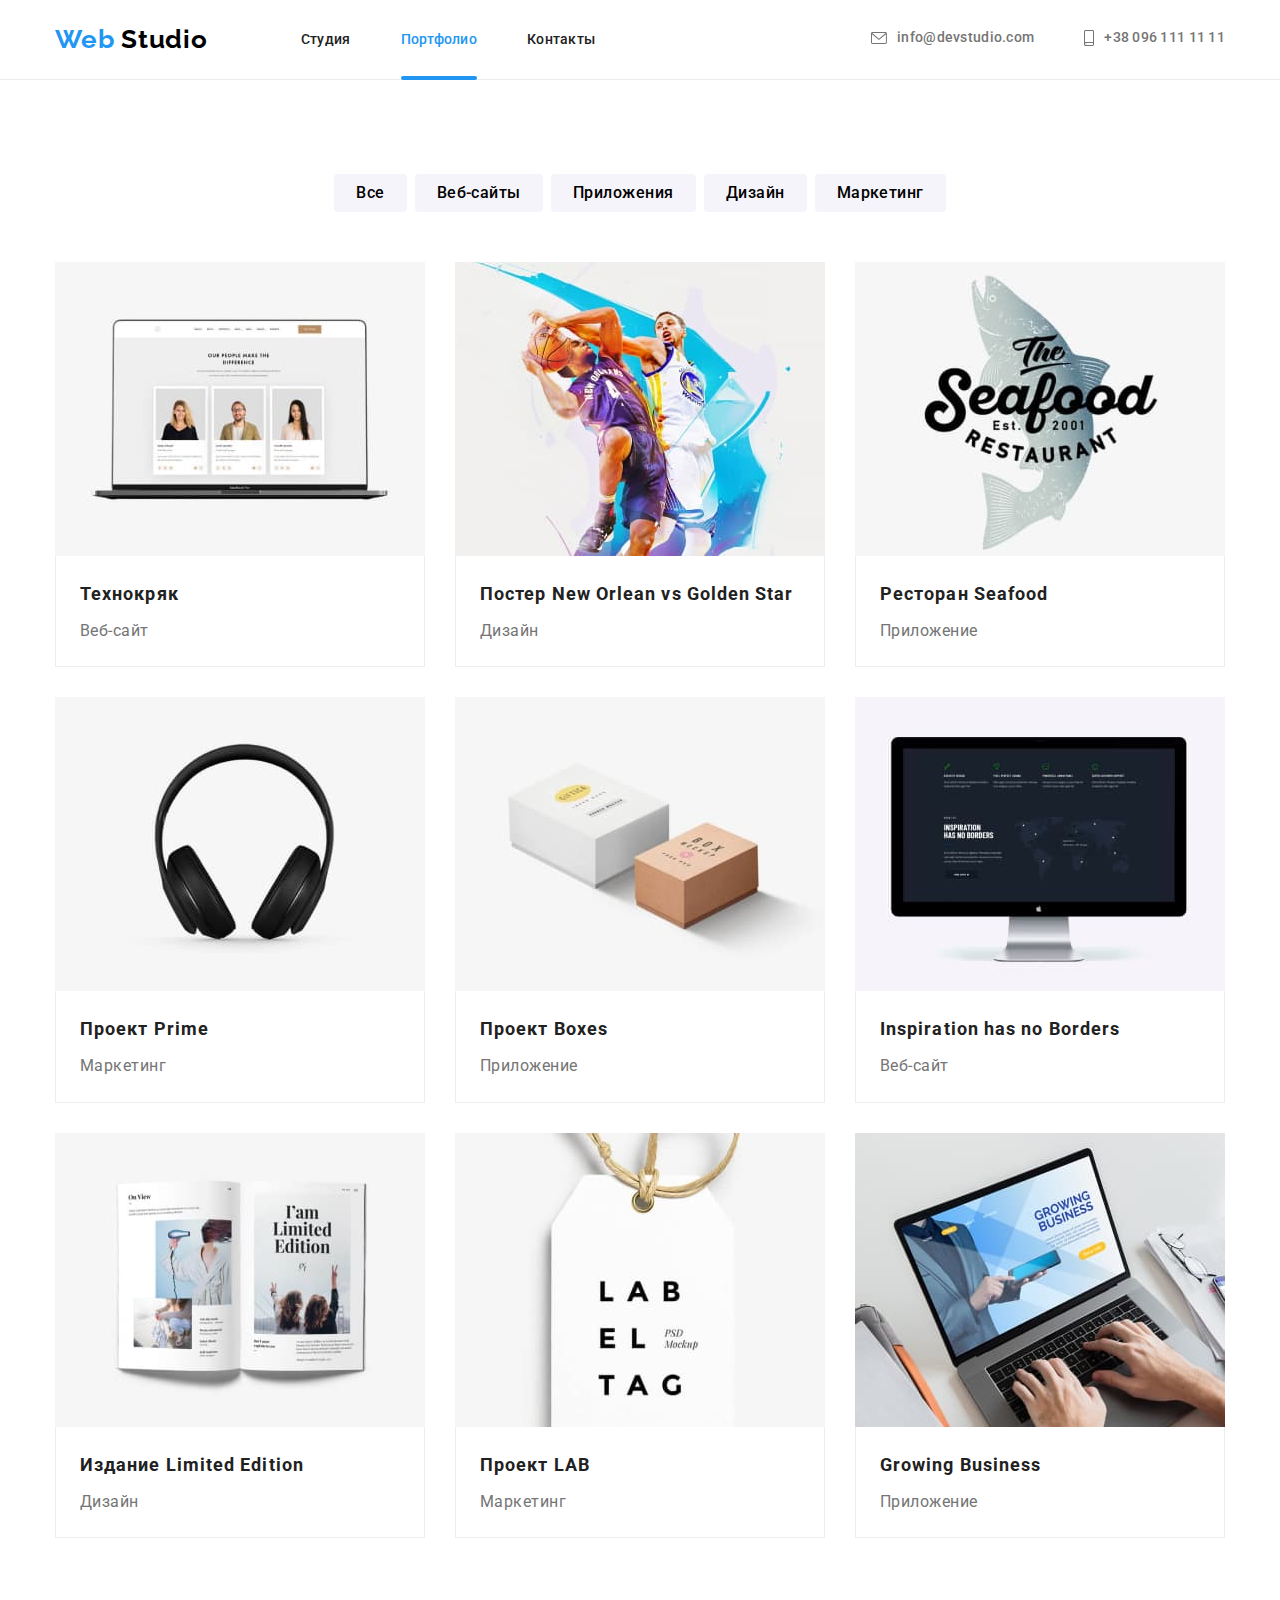
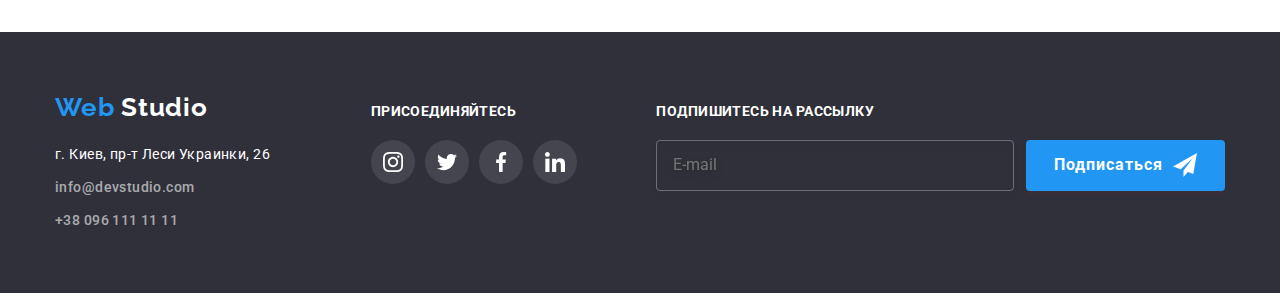
==== portfolio.html @ 14350684 "create hw-07 with BEM" ====
<!DOCTYPE html>
<html lang="ru">
  <head>
    <meta charset="UTF-8" />
    <meta http-equiv="X-UA-Compatible" content="IE=edge" />
    <meta name="viewport" content="width=device-width, initial-scale=1.0" />
    <title>Студия</title>
    <link rel="preconnect" href="https://fonts.googleapis.com" />
    <link rel="preconnect" href="https://fonts.gstatic.com" crossorigin />
    <link
      href="https://fonts.googleapis.com/css2?family=Oleo+Script&family=Raleway:wght@700&family=Roboto:wght@400;500;700;900&display=swap"
      rel="stylesheet"
    />
    <link
      rel="stylesheet"
      href="https://cdnjs.cloudflare.com/ajax/libs/modern-normalize/1.1.0/modern-normalize.css"
    />
    <link rel="stylesheet" href="./css/style.css" />
  </head>

  <body>
    <!--Хедер-->
    <header class="header">
      <div class="container header-content">
        <a class="logo link" href="./index.html">
          <span class="logo__web-color">Web</span>
          <span class="logo__studio-color">Studio</span>
        </a>
        <!--Навигация-->
        <nav>
          <ul class="nav__list list">
            <li class="nav__item">
              <a class="nav__link link" href="./index.html">Студия</a>
            </li>
            <li class="nav__item">
              <a class="nav__link link current" href="./portfolio.html">Портфолио</a>
            </li>
            <li class="nav__item">
              <a class="nav__link link" href="#footer">Контакты</a>
            </li>
          </ul>
        </nav>
        <ul class="contacts__list list">
          <li class="contacts__item">
            <a class="contacts__link header-email link" href="mailto:info@devstudio.com">
              <svg class="contacts__icon envelope-icon">
                <use href="./images/icons.svg#icon-envelope"></use>
              </svg>
              info@devstudio.com
            </a>
          </li>
          <li class="contacts__item">
            <a class="contacts__link header-phone link" href="tel:+380961111111">
              <svg class="contacts__icon smartphone-icon">
                <use href="./images/icons.svg#icon-smartphone"></use>
              </svg>
              +38 096 111 11 11
            </a>
          </li>
        </ul>
      </div>
    </header>

    <main>
      <!--секция портфолио-->
      <section class="section portfolio">
        <div class="container">
          <!--заглавие секции будет скрыто в дальнейшем-->
          <h1 class="visually-hidden">Портфолио</h1>
          <!--фильтры-->
          <ul class="filter__list list">
            <li class="filter__item">
              <button class="secondary-button btn" type="button">Все</button>
            </li>
            <li class="filter__item">
              <button class="secondary-button btn" type="button">Веб-сайты</button>
            </li>
            <li class="filter__item">
              <button class="secondary-button btn" type="button">Приложения</button>
            </li>
            <li class="filter__item">
              <button class="secondary-button btn" type="button">Дизайн</button>
            </li>
            <li class="filter__item">
              <button class="secondary-button btn" type="button">Маркетинг</button>
            </li>
          </ul>
          <!--проекты-->
          <ul class="projects__list list">
            <li class="projects__item">
              <div class="projects__thumbs">
                <img
                  class="projects__image"
                  src="./images/portfolio-1.jpg"
                  alt="Проект 1"
                  width="370"
                />
                <div class="projects__explain">
                  <p class="projects__explain-text">
                    Технокряк это современная площадка распространения коронавируса. Компании
                    используют эту платформу для цифрового шпионажа и атак на защищённые сервера
                    конкурентов.
                  </p>
                </div>
              </div>
              <div class="projects__description-field">
                <h2 class="projects__title">Технокряк</h2>
                <p class="projects__description">Веб-сайт</p>
              </div>
            </li>
            <li class="projects__item">
              <div class="projects__thumbs">
                <img
                  class="projects__image"
                  src="./images/portfolio-2.jpg"
                  alt="Проект 2"
                  width="370"
                />
                <div class="projects__explain">
                  <p class="projects__explain-text">Lorem ipsum dolor sit amet.</p>
                </div>
              </div>
              <div class="projects__description-field">
                <h2 class="projects__title">Постер New Orlean vs Golden Star</h2>
                <p class="projects__description">Дизайн</p>
              </div>
            </li>
            <li class="projects__item">
              <div class="projects__thumbs">
                <img
                  class="projects__image"
                  src="./images/portfolio-3.jpg"
                  alt="Проект 2"
                  width="370"
                />
                <div class="projects__explain">
                  <p class="projects__explain-text">
                    Lorem ipsum dolor sit amet consectetur adipisicing elit. Minima, obcaecati!
                  </p>
                </div>
              </div>
              <div class="projects__description-field">
                <h2 class="projects__title">Ресторан Seafood</h2>
                <p class="projects__description">Приложение</p>
              </div>
            </li>
            <li class="projects__item">
              <div class="projects__thumbs">
                <img
                  class="projects__image"
                  src="./images/portfolio-4.jpg"
                  alt="Проект 2"
                  width="370"
                />
                <div class="projects__explain">
                  <p class="projects__explain-text">
                    Lorem ipsum dolor sit amet consectetur adipisicing elit. Officiis ducimus vel,
                    soluta neque a nihil inventore accusantium assumenda officia fugit!
                  </p>
                </div>
              </div>
              <div class="projects__description-field">
                <h2 class="projects__title">Проект Prime</h2>
                <p class="projects__description">Маркетинг</p>
              </div>
            </li>
            <li class="projects__item">
              <div class="projects__thumbs">
                <img
                  class="projects__image"
                  src="./images/portfolio-5.jpg"
                  alt="Проект 2"
                  width="370"
                />
                <div class="projects__explain">
                  <p class="projects__explain-text">
                    Lorem ipsum dolor sit amet, consectetur adipisicing elit. Quia inventore illum
                    ab enim beatae fuga repudiandae nostrum laboriosam obcaecati vero.
                  </p>
                </div>
              </div>
              <div class="projects__description-field">
                <h2 class="projects__title">Проект Boxes</h2>
                <p class="projects__description">Приложение</p>
              </div>
            </li>
            <li class="projects__item">
              <div class="projects__thumbs">
                <img
                  class="projects__image"
                  src="./images/portfolio-6.jpg"
                  alt="Проект 2"
                  width="370"
                />
                <div class="projects__explain">
                  <p class="projects__explain-text">
                    Lorem ipsum dolor sit amet consectetur adipisicing elit. Distinctio reiciendis
                    in sint libero provident molestiae ipsa praesentium! Esse eveniet qui sapiente
                    aliquid, facilis numquam placeat porro nesciunt quasi optio nemo.
                  </p>
                </div>
              </div>
              <div class="projects__description-field">
                <h2 class="projects__title">Inspiration has no Borders</h2>
                <p class="projects__description">Веб-сайт</p>
              </div>
            </li>
            <li class="projects__item">
              <div class="projects__thumbs">
                <img
                  class="projects__image"
                  src="./images/portfolio-7.jpg"
                  alt="Проект 2"
                  width="370"
                />
                <div class="projects__explain">
                  <p class="projects__explain-text">
                    Lorem ipsum dolor sit amet consectetur adipisicing elit. Fugiat accusantium
                    necessitatibus velit? Harum quibusdam, sit saepe qui soluta itaque sint quam sed
                    vel incidunt nisi placeat iste, alias recusandae commodi!
                  </p>
                </div>
              </div>
              <div class="projects__description-field">
                <h2 class="projects__title">Издание Limited Edition</h2>
                <p class="projects__description">Дизайн</p>
              </div>
            </li>
            <li class="projects__item">
              <div class="projects__thumbs">
                <img
                  class="projects__image"
                  src="./images/portfolio-8.jpg"
                  alt="Проект 2"
                  width="370"
                />
                <div class="projects__explain">
                  <p class="projects__explain-text">
                    Lorem, ipsum dolor sit amet consectetur adipisicing elit. Iste soluta
                    perspiciatis voluptates maiores quam ex facilis distinctio recusandae,
                    cupiditate hic.
                  </p>
                </div>
              </div>
              <div class="projects__description-field">
                <h2 class="projects__title">Проект LAB</h2>
                <p class="projects__description">Маркетинг</p>
              </div>
            </li>
            <li class="projects__item">
              <div class="projects__thumbs">
                <img
                  class="projects__image"
                  src="./images/portfolio-9.jpg"
                  alt="Проект 2"
                  width="370"
                />
                <div class="projects__explain">
                  <p class="projects__explain-text">
                    Lorem ipsum dolor sit amet consectetur, adipisicing elit. Sapiente soluta nihil
                    illum officiis libero, tempora eveniet in natus harum quis?
                  </p>
                </div>
              </div>
              <div class="projects__description-field">
                <h2 class="projects__title">Growing Business</h2>
                <p class="projects__description">Приложение</p>
              </div>
            </li>
          </ul>
        </div>
      </section>
    </main>
    <footer id="footer">
      <div class="container footer-container">
        <div class="address-footer">
          <a class="logo footer-logo link" href="./index.html">
            <span class="logo__web-color">Web</span>
            <span class="logo__footer-color">Studio</span>
          </a>
          <address class="address">
            <ul class="address__list list">
              <li class="address__item">
                <a
                  class="address__link link"
                  href="https://www.google.com.ua/maps/place/%D0%B1%D1%83%D0%BB%D1%8C%D0%B2%D0%B0%D1%80+%D0%9B%D0%B5%D1%81%D1%96+%D0%A3%D0%BA%D1%80%D0%B0%D1%97%D0%BD%D0%BA%D0%B8,+26,+%D0%9A%D0%B8%D1%97%D0%B2,+02000/@50.4265841,30.5361971,17z/data=!4m13!1m7!3m6!1s0x40d4cf0e033ecbe9:0x57a4dffefec77da0!2z0LHRg9C70YzQstCw0YAg0JvQtdGB0ZYg0KPQutGA0LDRl9C90LrQuCwgMjYsINCa0LjRl9CyLCAwMjAwMA!3b1!8m2!3d50.4265807!4d30.5383858!3m4!1s0x40d4cf0e033ecbe9:0x57a4dffefec77da0!8m2!3d50.4265807!4d30.5383858"
                >
                  г. Киев, пр-т Леси Украинки, 26
                </a>
              </li>
              <li class="address__item">
                <a class="contacts__link footer-contacts-link link" href="mailto:info@devstudio.com">
                  info@devstudio.com
                </a>
              </li>
              <li class="address__item">
                <a class="contacts__link footer-contacts-link link" href="tel:+380961111111"
                  >+38 096 111 11 11</a
                >
              </li>
            </ul>
          </address>
        </div>
        <div class="social-footer">
          <h2 class="social-footer__title">Присоединяйтесь</h2>
          <ul class="social__list social-list-footer">
            <li class="social__item">
              <a class="social__link social__link-footer link" href="/">
                <svg class="social__icon social__icon-footer">
                  <use href="./images/icons.svg#icon-instagram"></use>
                </svg>
              </a>
            </li>
            <li class="social__item">
              <a class="social__link social__link-footer link" href="/">
                <svg class="social__icon social__icon-footer">
                  <use href="./images/icons.svg#icon-twitter"></use>
                </svg>
              </a>
            </li>
            <li class="social__item">
              <a class="social__link social__link-footer link" href="/">
                <svg class="social__icon social__icon-footer">
                  <use href="./images/icons.svg#icon-facebook"></use>
                </svg>
              </a>
            </li>
            <li class="social__item">
              <a class="social__link social__link-footer link" href="/">
                <svg class="social__icon social__icon-footer">
                  <use href="./images/icons.svg#icon-linkedin"></use>
                </svg>
              </a>
            </li>
          </ul>
        </div>
        <div class="subscription">
          <h2 class="subscription__title">Подпишитесь на рассылку</h2>
          <form class="subscription__form" action="#">
            <label class="subscription__label">
              <input
                type="email"
                name="footer-email"
                class="subscription__input"
                placeholder="E-mail"
                required
              />
            </label>
            <button type="submit" class="primary-button footer-submit-btn">
              Подписаться
              <svg class="send-icon">
                <use href="./images/icons.svg#send-icon"></use>
              </svg>
            </button>
          </form>
        </div>
      </div>
    </footer>
  </body>
</html>
---- css/style.css ----
:root {
  --main-text-color: #212121;
  --secondary-page-color: #ffffff;
  --third-text-color: #757575;
  --main-brand-color: #2196f3;
  --secondary-brand-color: #afb1b8;
  --main-background-color: #2f303a;
  --secondary-background-color: #f5f4fa;
  --logo-darck-color: #000000;
  --header-border-bottom: #ececec;
  --footer-link-color: rgba(255, 255, 255, 0.6);
  --footer-social-color: rgba(255, 255, 255, 0.1);
  --portfolio-border-color: #eeeeee;
  --primary-button-hover: #2196f3cc;
}

body {
  font-family: Roboto, sans-serif;
  color: var(--main-text-color);
  margin: 0;
}

button {
  border-width: 0;
}

h1,
h2,
h3,
h4,
h5,
h6 {
  margin: 0;
}

ul {
  list-style-type: none;
  margin: 0;
  padding: 0;
}

p {
  margin: 0;
}

img {
  display: block;
  max-width: 100%;
  height: auto;
}

.container {
  width: 1200px;
  margin: 0 auto;
  padding: 0 15px;
}

.link {
  text-decoration: none;
}

.btn {
  cursor: pointer;
}

.address {
  font-style: normal;
}

.section {
  padding: 94px 0;
}

/*Главная страница*/

/* Хедер */
.header {
  border-bottom: 1px solid var(--header-border-bottom);
}

.header-content {
  display: flex;
  align-items: center;
}

/*Логотип*/
.logo {
  font-family: Raleway;
  font-weight: 700;
  font-size: 26px;
  line-height: 1.2;
  letter-spacing: 0.03em;
  margin-right: 93px;
}

.logo__web-color {
  color: var(--main-brand-color);
}

.logo__studio-color {
  color: var(--logo-darck-color);
}

.logo__footer-color {
  color: var(--secondary-page-color);
}

/*Навигация*/
.nav__list {
  display: flex;
}

.nav__item:not(:last-child) {
  margin-right: 50px;
}

.nav__link {
  display: block;
  padding: 32px 0;
  font-weight: 500;
  font-size: 14px;
  line-height: 1.1;
  letter-spacing: 0.02em;
  color: var(--main-text-color);
  transition-property: color;
  transition-duration: 250ms;
  transition-timing-function: cubic-bezier(0.4, 0, 0.2, 1);
}

.nav__link:hover,
.nav__link:focus {
  color: var(--main-brand-color);
}

.current {
  position: relative;
  color: var(--main-brand-color);
}

.current::after {
  content: '';
  position: absolute;
  width: 100%;
  height: 4px;
  left: 0;
  bottom: -1px;
  background-color: var(--main-brand-color);
  border-radius: 2px;
}

.contacts__list {
  display: flex;
  margin-left: auto;
}

.contacts__item:not(:last-child) {
  margin-right: 50px;
}

.contacts__link {
  display: inline-flex;
  align-items: center;
  font-weight: 500;
  font-size: 14px;
  line-height: 1.1;
  letter-spacing: 0.02em;
  color: var(--third-text-color);
  transition-property: color;
  transition-duration: 250ms;
  transition-timing-function: cubic-bezier(0.4, 0, 0.2, 1);
}

.contacts__link:hover,
.contacts__link:focus {
  color: var(--main-brand-color);
}

.contacts__icon {
  fill: currentColor;
  margin-right: 10px;
}

.envelope-icon {
  width: 16px;
  height: 12px;
}

.smartphone-icon {
  width: 10px;
  height: 16px;
}

/*Герой*/
.hero {
  padding: 200px 0;
  max-width: 1600px;
  margin: 0 auto;
  background-image: linear-gradient(to right, rgba(47, 48, 58, 0.4), rgba(47, 48, 58, 0.4)),
    url(../images/hero-bg-image.jpg);
  background-repeat: no-repeat;
  background-position: center;
  background-size: cover;
}

.hero__title {
  max-width: 700px;
  font-weight: 900;
  font-size: 44px;
  line-height: 1.4;
  text-align: center;
  letter-spacing: 0.06em;
  text-transform: uppercase;
  color: var(--secondary-page-color);
  margin-left: auto;
  margin-right: auto;
  margin-bottom: 30px;
}

.primary-button {
  display: block;
  margin: 0 auto;
  padding: 10px 36px;
  background-color: var(--main-brand-color);
  box-shadow: 0px 4px 4px rgba(126, 50, 50, 0.15);
  border-radius: 4px;
  font-weight: 700;
  font-size: 16px;
  line-height: 1.9;
  letter-spacing: 0.06em;
  color: var(--secondary-page-color);
  transition-property: color, background-color;
  transition-duration: 250ms;
  transition-timing-function: cubic-bezier(0.4, 0, 0.2, 1);
}

.primary-button:hover,
.primary-button:focus {
  background-color: var(--primary-button-hover);
}

/*Особенности*/
.visually-hidden {
  position: absolute;
  width: 1px;
  height: 1px;
  margin: -1px;
  padding: 0;
  border: 0;
  white-space: nowrap;
  clip-path: inset(100%);
  clip: rect(0 0 0 0);
  overflow: hidden;
}

.features {
  padding-bottom: 0;
}

.features__list {
  display: flex;
}

.features__item {
  width: 270px;
  display: inline-block;
}

.features__icon-field {
  display: flex;
  padding: 25px 0;
  background-color: var(--secondary-background-color);
  justify-content: center;
  margin-bottom: 30px;
  border-radius: 4px;
}

.features__icon {
  width: 70px;
  height: 70px;
}

.features__item:not(:last-child) {
  margin-right: 30px;
}

.features__item-title {
  margin-bottom: 10px;
  font-weight: 700;
  font-size: 14px;
  line-height: 1.1;
  letter-spacing: 0.03em;
  text-transform: uppercase;
}

.features__item-text {
  font-size: 14px;
  line-height: 24px;
  letter-spacing: 0.03em;
  color: var(--third-text-color);
}

/*Чем мы занимаемся*/
.pre-title {
  margin-bottom: 50px;
  font-weight: 700;
  font-size: 36px;
  line-height: 1.16;
  letter-spacing: 0.03em;
  text-align: center;
}

.directions__list {
  display: flex;
}

.directions__thumb {
  position: relative;
}

.directions__item:not(:last-child) {
  margin-right: 30px;
}

.directon__explain {
  position: absolute;
  bottom: 0;
  background-color: rgba(47, 48, 58, 0.8);
  width: 100%;
  padding: 27px 0;
}

.directon__explain-text {
  font-weight: bold;
  font-size: 14px;
  line-height: 1.14;
  text-align: center;
  letter-spacing: 0.03em;
  text-transform: uppercase;
  color: var(--secondary-page-color);
}

/*Наша команда*/
.team {
  background-color: var(--secondary-background-color);
}

.team__list {
  display: flex;
}

.team__item {
  background: var(--secondary-page-color);
  box-shadow: 0px 1px 3px rgba(0, 0, 0, 0.12), 0px 1px 1px rgba(0, 0, 0, 0.14),
    0px 2px 1px rgba(0, 0, 0, 0.2);
  border-radius: 0px 0px 4px 4px;
}

.team__item:not(:last-child) {
  margin-right: 30px;
}

.team__description {
  text-align: center;
  padding: 30px 0;
}

.team__member {
  font-weight: 500;
  font-size: 16px;
  line-height: 1.2;
  letter-spacing: 0.03em;
  margin-bottom: 10px;
}

.team__position {
  font-size: 16px;
  line-height: 1.2;
  letter-spacing: 0.03em;
  color: var(--third-text-color);
  margin-bottom: 16px;
}

.social__list {
  display: flex;
  padding: 0 32px;
}

.social__item {
  width: 44px;
  height: 44px;
}

.social__item:not(:last-child) {
  margin-right: 10px;
}

.social__link {
  display: flex;
  width: 100%;
  height: 100%;
  border-radius: 50%;
  align-items: center;
  justify-content: center;
  color: var(--secondary-brand-color);
  background-color: var(--secondary-page-color);
  transition-property: color, background-color;
  transition-duration: 250ms;
  transition-timing-function: cubic-bezier(0.4, 0, 0.2, 1);
}

.social__link:hover,
.social__link:focus {
  background-color: var(--main-brand-color);
  color: var(--secondary-page-color);
}

.social__icon {
  width: 20px;
  height: 20px;
  fill: currentColor;
}

/*Наши клиенты*/

.clients__list {
  display: flex;
}

.clients__item:not(:last-child) {
  margin-right: 30px;
}

.clients__link {
  display: flex;
  align-items: center;
  justify-content: center;
  width: 170px;
  height: 92px;
  border: 1px solid var(--secondary-brand-color);
  border-radius: 4px;
  color: var(--secondary-brand-color);
  transition-property: color, border;
  transition-duration: 250ms;
  transition-timing-function: cubic-bezier(0.4, 0, 0.2, 1);
}

.clients__link:hover,
.clients__link:focus {
  border: 1px solid var(--main-brand-color);
  color: var(--main-brand-color);
}

.clients__icon {
  width: 106px;
  height: 60px;
  fill: currentColor;
}

/*Подвал*/
footer {
  background-color: var(--main-background-color);
  padding: 60px 0;
}

.footer-container {
  display: flex;
  align-items: baseline;
}

.address-footer {
  margin-right: 70px;
}

.footer-logo {
  display: block;
  margin-bottom: 20px;
}

.address__item {
  margin-bottom: 9px;
}

.address__item:last-child {
  margin-bottom: 0;
}

.address__link {
  display: block;
  font-size: 14px;
  line-height: 1.7;
  letter-spacing: 0.03em;
  color: var(--secondary-page-color);
}

.footer-contacts-link {
  display: block;
  letter-spacing: 0.03em;
  color: var(--footer-link-color);
  line-height: 1.7;
}

.social-footer__title,
.subscription__title {
  font-weight: bold;
  font-size: 14px;
  line-height: 1.14;
  letter-spacing: 0.03em;
  text-transform: uppercase;
  color: var(--secondary-page-color);
  margin-bottom: 20px;
}

.social-list-footer {
  padding: 0;
}

.social__link-footer {
  background-color: var(--footer-social-color);
}

.social__icon-footer {
  fill: var(--secondary-page-color);
}

.subscription {
  margin-left: auto;
}

.subscription__form {
  display: flex;
}

.subscription__input {
  width: 358px;
  min-height: 50px;
  padding: 15px 16px;
  margin-right: 12px;
  outline: none;
  color: var(--secondary-page-color);
  background-color: transparent;
  border: 1px solid rgba(255, 255, 255, 0.3);
  box-sizing: border-box;
  filter: drop-shadow(0px 4px 4px rgba(0, 0, 0, 0.15));
  border-radius: 4px;
  transition-property: border;
  transition-duration: 250ms;
  transition-timing-function: cubic-bezier(0.4, 0, 0.2, 1);
}

.subscription__input:focus {
  border: 1px solid var(--main-brand-color);
}

.footer-submit-btn {
  display: flex;
  justify-content: center;
  align-items: center;
  margin: 0;
  padding: 10px 28px;
}

.send-icon {
  width: 24px;
  height: 24px;
  margin-left: 10px;
  fill: var(--secondary-page-color);
}

/*Страница портфолио*/

/*Фильтры*/
.filter__list {
  display: flex;
  justify-content: center;
  margin-bottom: 50px;
}

.filter__item:not(:last-child) {
  margin-right: 8px;
}

.secondary-button {
  padding: 6px 22px;
  background-color: var(--secondary-background-color);
  border: none;
  border-radius: 4px;
  font-family: inherit;
  font-weight: 500;
  font-size: 16px;
  line-height: 1.6;
  text-align: center;
  letter-spacing: 0.03em;
  transition-property: color, box-shadow, background-color;
  transition-duration: 250ms;
  transition-timing-function: cubic-bezier(0.4, 0, 0.2, 1);
}

.secondary-button:hover,
.secondary-button:focus {
  background: var(--main-brand-color);
  color: var(--secondary-page-color);
  box-shadow: 0px 3px 1px rgba(0, 0, 0, 0.1), 0px 1px 2px rgba(0, 0, 0, 0.08),
    0px 2px 2px rgba(0, 0, 0, 0.12);
}

/*Проекты*/
.projects__list {
  display: flex;
  flex-wrap: wrap;
}

.projects__item {
  cursor: pointer;
  transition-property: box-shadow;
  transition-duration: 250ms;
  transition-timing-function: cubic-bezier(0.4, 0, 0.2, 1);
}

.projects__item:not(:nth-child(3n)) {
  margin-right: 30px;
}

.projects__item:not(:nth-last-child(-n + 3)) {
  margin-bottom: 30px;
}

.projects__item:hover {
  box-shadow: 0px 1px 1px rgba(0, 0, 0, 0.12), 0px 4px 4px rgba(0, 0, 0, 0.06),
    1px 4px 6px rgba(0, 0, 0, 0.16);
}

.projects__thumbs {
  position: relative;
  overflow: hidden;
}

.projects__explain {
  display: flex;
  position: absolute;
  top: 0;
  width: 100%;
  height: 100%;
  background-color: rgba(33, 150, 243, 0.9);
  padding: 0 24px;
  align-items: center;
  transition-property: transform, opasity;
  transition-duration: 250ms;
  transition-timing-function: cubic-bezier(0.4, 0, 0.2, 1);
  transform: translateY(100%);
}

.projects__explain-text {
  font-size: 18px;
  line-height: 1.55;
  letter-spacing: 0.03em;
  color: var(--secondary-page-color);
}

.projects__item:hover .projects__explain {
  transform: translateY(0);
}

.projects__description-field {
  padding: 20px 24px;
  border-left: 1px solid var(--portfolio-border-color);
  border-right: 1px solid var(--portfolio-border-color);
  border-bottom: 1px solid var(--portfolio-border-color);
}

.projects__image {
  display: block;
}

.projects__title {
  font-weight: 700;
  font-size: 18px;
  line-height: 2;
  letter-spacing: 0.06em;
  margin-bottom: 4px;
}

.projects__description {
  font-size: 16px;
  line-height: 1.9;
  letter-spacing: 0.03em;
  color: var(--third-text-color);
}

/*Модальное окно*/
.backdrop {
  position: fixed;
  top: 0;
  left: 0;
  width: 100%;
  height: 100%;
  background-color: rgba(0, 0, 0, 0.2);
  opacity: 1;
  transition-property: opacity visibility;
  transition-duration: 400ms;
  transition-timing-function: cubic-bezier(0.4, 0, 0.2, 1);
}

.backdrop.is-hidden {
  visibility: hidden;
  opacity: 0;
  pointer-events: none;
}

.backdrop.is-hidden .modal {
  transform: translate(-50%, -50%) scale(0.7);
}

.modal {
  position: absolute;
  max-width: 528px;
  top: 50%;
  left: 50%;
  transform: translate(-50%, -50%) scale(1);
  background: var(--secondary-page-color);
  box-shadow: 0px 1px 3px rgba(0, 0, 0, 0.12), 0px 1px 1px rgba(0, 0, 0, 0.14),
    0px 2px 1px rgba(0, 0, 0, 0.2);
  border-radius: 4px;
  transition-property: transform;
  transition-duration: 400ms;
  transition-timing-function: cubic-bezier(0.4, 0, 0.2, 1);
  padding: 40px;
}

.close__field {
  position: absolute;
  width: 30px;
  height: 30px;
  right: 8px;
  top: 8px;
  background: var(--secondary-page-color);
  border: 1px solid rgba(0, 0, 0, 0.1);
  border-radius: 50%;
  cursor: pointer;
  color: var(--main-brand-color);
  transition-property: fill;
  transition-duration: 250ms;
  transition-timing-function: cubic-bezier(0.4, 0, 0.2, 1);
}

.close__icon {
  position: absolute;
  width: 18px;
  height: 18px;
  top: 5px;
  right: 5px;
}

.close__field:hover {
  fill: currentColor;
}

.modal__title {
  font-weight: bold;
  font-size: 20px;
  line-height: 1.1;
  text-align: center;
  letter-spacing: 0.03em;
  color: var(--main-text-color);
  text-align: center;
  margin-bottom: 12px;
}

.form-field {
  margin-bottom: 10px;
}

.modal__label {
  display: flex;
  flex-direction: column;
  position: relative;
  font-size: 12px;
  line-height: 1.17;
  letter-spacing: 0.01em;
  color: var(--third-text-color);
}

.input-group-absolute {
  position: relative;
  margin-top: 4px;
}

.modal__input {
  width: 100%;
  padding: 12px 42px;
  border: 1px solid rgba(33, 33, 33, 0.2);
  outline: none;
  box-sizing: border-box;
  border-radius: 4px;
  transition-property: border;
  transition-duration: 250ms;
  transition-timing-function: cubic-bezier(0.4, 0, 0.2, 1);
}

.modal__input:focus-within + .modal__input-icon {
  fill: var(--main-brand-color);
}

.modal__input-icon {
  display: inline-block;
  position: absolute;
  width: 18px;
  height: 18px;
  left: 12px;
  bottom: 12px;
  fill: var(--main-text-color);
  transition-property: fill;
  transition-duration: 250ms;
  transition-timing-function: cubic-bezier(0.4, 0, 0.2, 1);
}

.modal__textarea-field {
  margin-bottom: 20px;
}

.modal__textarea {
  width: 100%;
  padding: 16px 12px;
  margin-top: 4px;
  border: 1px solid rgba(33, 33, 33, 0.2);
  outline: none;
  box-sizing: border-box;
  border-radius: 4px;
  resize: none;
  transition-property: border;
  transition-duration: 250ms;
  transition-timing-function: cubic-bezier(0.4, 0, 0.2, 1);
}

.modal__textarea::placeholder {
  font-size: 12px;
  line-height: 1.2;
  letter-spacing: 0.01em;
  color: rgba(117, 117, 117, 0.5);
}

.modal__input:focus,
.modal__textarea:focus {
  border: 1px solid var(--main-brand-color);
}

.modal__input:hover,
.modal__textarea:hover {
  cursor: pointer;
}

.modal__checkbox-field {
  margin-bottom: 30px;
}

.modal__checkbox-text {
  display: flex;
  justify-content: center;
  align-items: center;
  font-size: 14px;
  line-height: 1.7;
  letter-spacing: 0.03em;
  color: var(--third-text-color);
}

.modal__checkbox {
  position: absolute;
  appearance: none;
  -webkit-appearance: none;
  -moz-appearance: none;
}

.check-box {
  display: block;
  height: 16px;
  width: 16px;
  margin-right: 8px;
  border: 2px solid var(--main-text-color);
  border-radius: 2px;
  cursor: pointer;
  transition-property: border, background-color, background-image;
  transition-duration: 250ms;
  transition-timing-function: cubic-bezier(0.4, 0, 0.2, 1);
}

.modal__checkbox:focus + .check-box {
  border: 2px solid var(--main-brand-color);
}

.modal__checkbox:checked:focus + .check-box {
  background-color: var(--main-brand-color);
  background-image: url(../images/checkbox-on.svg);
  background-size: contain;
  background-origin: border-box;
  background-position: center;
}

.agreement {
  margin-left: 5px;
  text-decoration-line: underline;
  text-decoration-skip-ink: none;
  color: var(--main-brand-color);
}

.modal-button {
  padding: 10px 56px;
}
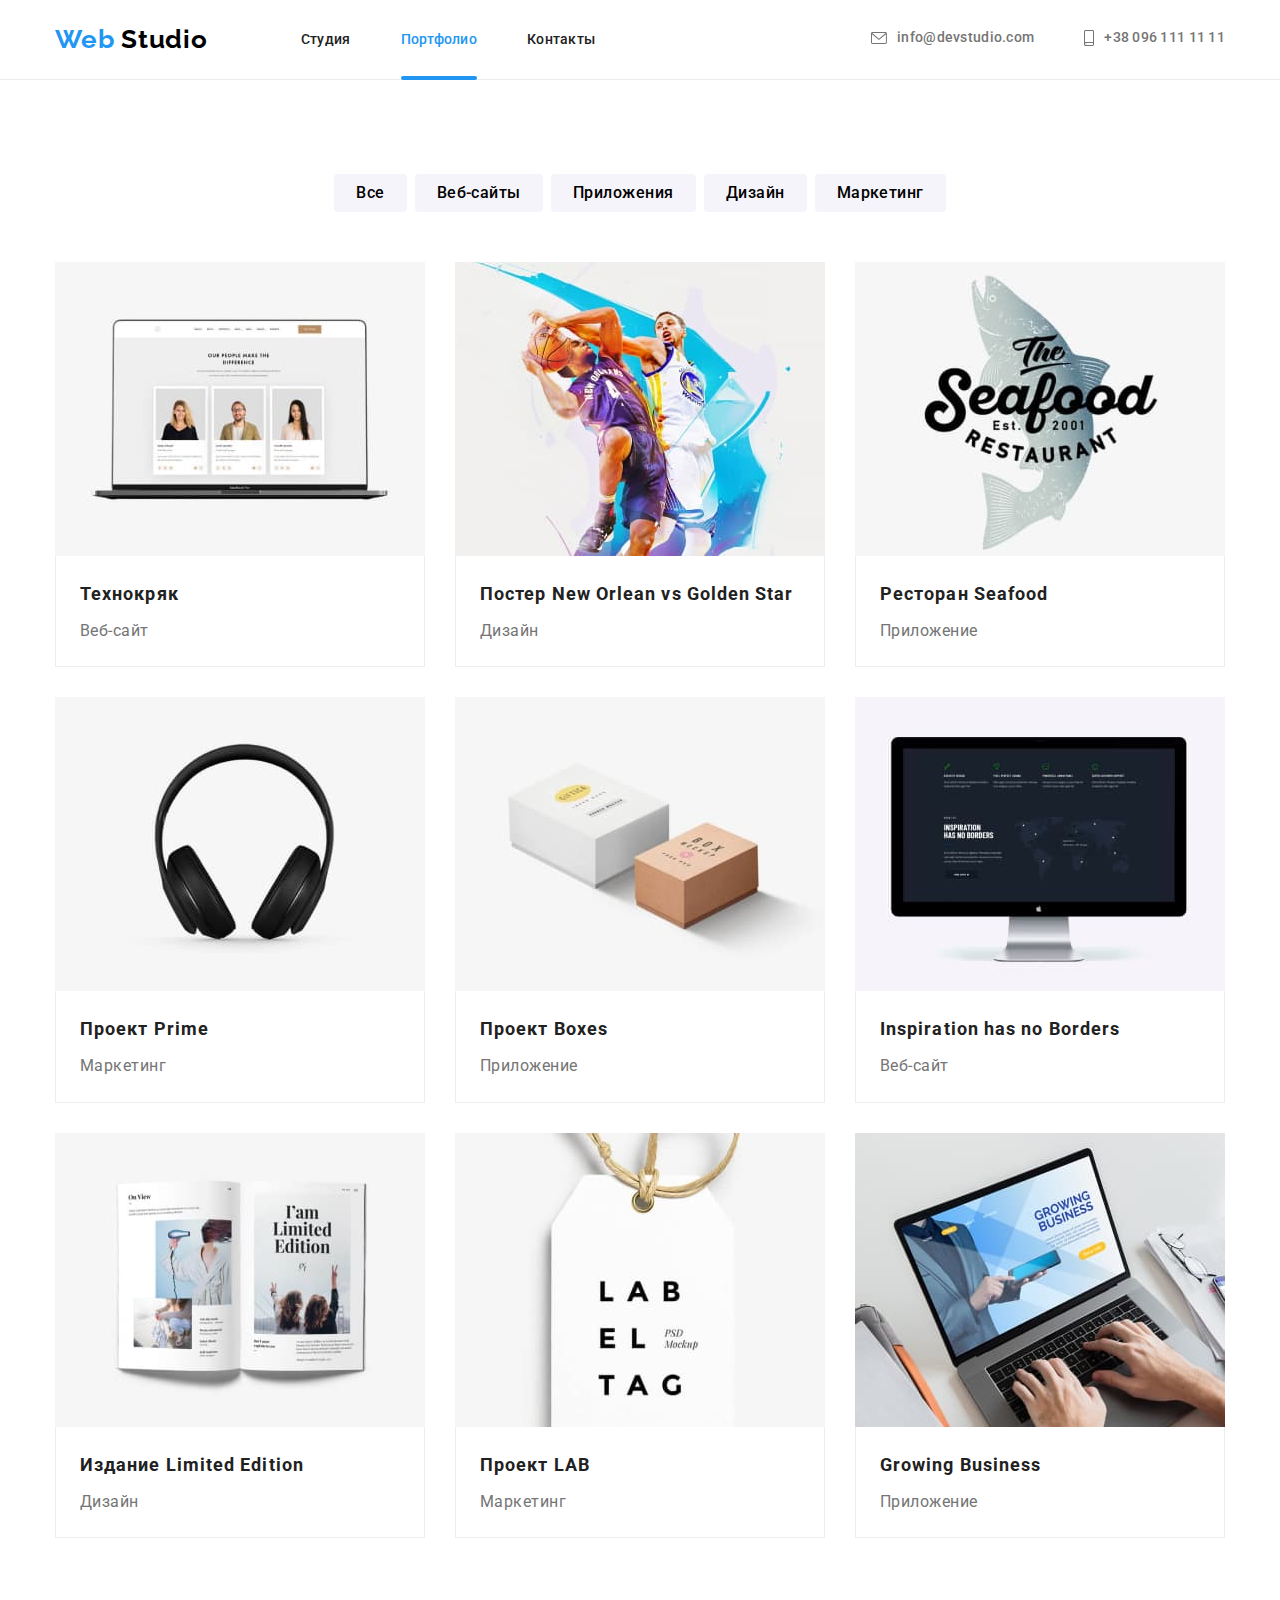
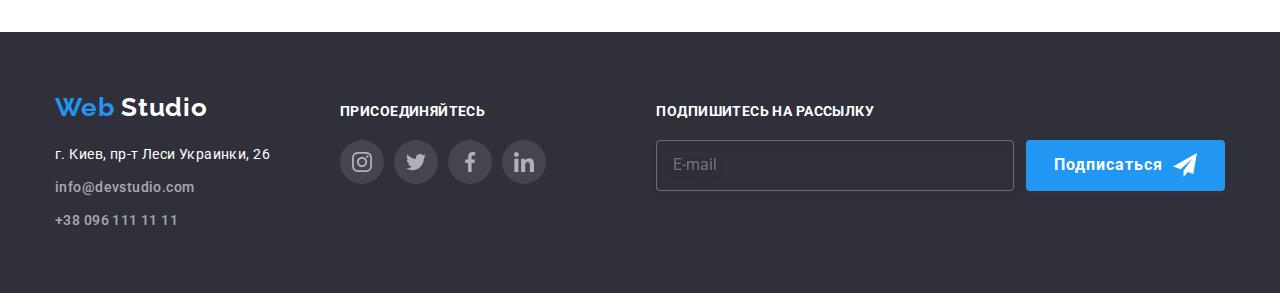
==== commit 0c0652e9: "correct hw-07 errors" ====
--- a/portfolio.html
+++ b/portfolio.html
@@ -15,7 +15,7 @@
       rel="stylesheet"
       href="https://cdnjs.cloudflare.com/ajax/libs/modern-normalize/1.1.0/modern-normalize.css"
     />
-    <link rel="stylesheet" href="./css/style.css" />
+	 <link rel="stylesheet" href="./css/main.min.css">
   </head>
 
   <body>
@@ -23,11 +23,11 @@
     <header class="header">
       <div class="container header-content">
         <a class="logo link" href="./index.html">
-          <span class="logo__web-color">Web</span>
-          <span class="logo__studio-color">Studio</span>
+          <span class="logo__brand-color">Web</span>
+          <span class="logo__primary-color">Studio</span>
         </a>
         <!--Навигация-->
-        <nav>
+        <nav class="nav">
           <ul class="nav__list list">
             <li class="nav__item">
               <a class="nav__link link" href="./index.html">Студия</a>
@@ -40,18 +40,18 @@
             </li>
           </ul>
         </nav>
-        <ul class="contacts__list list">
-          <li class="contacts__item">
-            <a class="contacts__link header-email link" href="mailto:info@devstudio.com">
-              <svg class="contacts__icon envelope-icon">
+        <ul class="contacts-list list">
+          <li class="contacts-list__item">
+            <a class="contacts-list__link link" href="mailto:info@devstudio.com">
+              <svg class="contacts-list__icon envelope-icon">
                 <use href="./images/icons.svg#icon-envelope"></use>
               </svg>
               info@devstudio.com
             </a>
           </li>
-          <li class="contacts__item">
-            <a class="contacts__link header-phone link" href="tel:+380961111111">
-              <svg class="contacts__icon smartphone-icon">
+          <li class="contacts-list__item">
+            <a class="contacts-list__link link" href="tel:+380961111111">
+              <svg class="contacts-list__icon smartphone-icon">
                 <use href="./images/icons.svg#icon-smartphone"></use>
               </svg>
               +38 096 111 11 11
@@ -63,220 +63,220 @@
 
     <main>
       <!--секция портфолио-->
-      <section class="section portfolio">
+      <section class="section">
         <div class="container">
           <!--заглавие секции будет скрыто в дальнейшем-->
           <h1 class="visually-hidden">Портфолио</h1>
           <!--фильтры-->
-          <ul class="filter__list list">
-            <li class="filter__item">
+          <ul class="filter-list list">
+            <li class="filter-list__item">
               <button class="secondary-button btn" type="button">Все</button>
             </li>
-            <li class="filter__item">
+            <li class="filter-list__item">
               <button class="secondary-button btn" type="button">Веб-сайты</button>
             </li>
-            <li class="filter__item">
+            <li class="filter-list__item">
               <button class="secondary-button btn" type="button">Приложения</button>
             </li>
-            <li class="filter__item">
+            <li class="filter-list__item">
               <button class="secondary-button btn" type="button">Дизайн</button>
             </li>
-            <li class="filter__item">
+            <li class="filter-list__item">
               <button class="secondary-button btn" type="button">Маркетинг</button>
             </li>
           </ul>
           <!--проекты-->
-          <ul class="projects__list list">
-            <li class="projects__item">
-              <div class="projects__thumbs">
-                <img
-                  class="projects__image"
+          <ul class="projects-list list">
+            <li class="projects-list__item">
+              <div class="projects-list__thumbs">
+                <img
+                  class="projects-list__image"
                   src="./images/portfolio-1.jpg"
                   alt="Проект 1"
                   width="370"
                 />
-                <div class="projects__explain">
-                  <p class="projects__explain-text">
+                <div class="projects-list__overlay">
+                  <p class="projects-list__overlay-text">
                     Технокряк это современная площадка распространения коронавируса. Компании
                     используют эту платформу для цифрового шпионажа и атак на защищённые сервера
                     конкурентов.
                   </p>
                 </div>
               </div>
-              <div class="projects__description-field">
-                <h2 class="projects__title">Технокряк</h2>
-                <p class="projects__description">Веб-сайт</p>
-              </div>
-            </li>
-            <li class="projects__item">
-              <div class="projects__thumbs">
-                <img
-                  class="projects__image"
+              <div class="projects-list__description-field">
+                <h2 class="projects-list__title">Технокряк</h2>
+                <p class="projects-list__description">Веб-сайт</p>
+              </div>
+            </li>
+            <li class="projects-list__item">
+              <div class="projects-list__thumbs">
+                <img
+                  class="projects-list__image"
                   src="./images/portfolio-2.jpg"
                   alt="Проект 2"
                   width="370"
                 />
-                <div class="projects__explain">
-                  <p class="projects__explain-text">Lorem ipsum dolor sit amet.</p>
-                </div>
-              </div>
-              <div class="projects__description-field">
-                <h2 class="projects__title">Постер New Orlean vs Golden Star</h2>
-                <p class="projects__description">Дизайн</p>
-              </div>
-            </li>
-            <li class="projects__item">
-              <div class="projects__thumbs">
-                <img
-                  class="projects__image"
+                <div class="projects-list__overlay">
+                  <p class="projects-list__overlay-text">Lorem ipsum dolor sit amet.</p>
+                </div>
+              </div>
+              <div class="projects-list__description-field">
+                <h2 class="projects-list__title">Постер New Orlean vs Golden Star</h2>
+                <p class="projects-list__description">Дизайн</p>
+              </div>
+            </li>
+            <li class="projects-list__item">
+              <div class="projects-list__thumbs">
+                <img
+                  class="projects-list__image"
                   src="./images/portfolio-3.jpg"
                   alt="Проект 2"
                   width="370"
                 />
-                <div class="projects__explain">
-                  <p class="projects__explain-text">
+                <div class="projects-list__overlay">
+                  <p class="projects-list__overlay-text">
                     Lorem ipsum dolor sit amet consectetur adipisicing elit. Minima, obcaecati!
                   </p>
                 </div>
               </div>
-              <div class="projects__description-field">
-                <h2 class="projects__title">Ресторан Seafood</h2>
-                <p class="projects__description">Приложение</p>
-              </div>
-            </li>
-            <li class="projects__item">
-              <div class="projects__thumbs">
-                <img
-                  class="projects__image"
+              <div class="projects-list__description-field">
+                <h2 class="projects-list__title">Ресторан Seafood</h2>
+                <p class="projects-list__description">Приложение</p>
+              </div>
+            </li>
+            <li class="projects-list__item">
+              <div class="projects-list__thumbs">
+                <img
+                  class="projects-list__image"
                   src="./images/portfolio-4.jpg"
                   alt="Проект 2"
                   width="370"
                 />
-                <div class="projects__explain">
-                  <p class="projects__explain-text">
+                <div class="projects-list__overlay">
+                  <p class="projects-list__overlay-text">
                     Lorem ipsum dolor sit amet consectetur adipisicing elit. Officiis ducimus vel,
                     soluta neque a nihil inventore accusantium assumenda officia fugit!
                   </p>
                 </div>
               </div>
-              <div class="projects__description-field">
-                <h2 class="projects__title">Проект Prime</h2>
-                <p class="projects__description">Маркетинг</p>
-              </div>
-            </li>
-            <li class="projects__item">
-              <div class="projects__thumbs">
-                <img
-                  class="projects__image"
+              <div class="projects-list__description-field">
+                <h2 class="projects-list__title">Проект Prime</h2>
+                <p class="projects-list__description">Маркетинг</p>
+              </div>
+            </li>
+            <li class="projects-list__item">
+              <div class="projects-list__thumbs">
+                <img
+                  class="projects-list__image"
                   src="./images/portfolio-5.jpg"
                   alt="Проект 2"
                   width="370"
                 />
-                <div class="projects__explain">
-                  <p class="projects__explain-text">
+                <div class="projects-list__overlay">
+                  <p class="projects-list__overlay-text">
                     Lorem ipsum dolor sit amet, consectetur adipisicing elit. Quia inventore illum
                     ab enim beatae fuga repudiandae nostrum laboriosam obcaecati vero.
                   </p>
                 </div>
               </div>
-              <div class="projects__description-field">
-                <h2 class="projects__title">Проект Boxes</h2>
-                <p class="projects__description">Приложение</p>
-              </div>
-            </li>
-            <li class="projects__item">
-              <div class="projects__thumbs">
-                <img
-                  class="projects__image"
+              <div class="projects-list__description-field">
+                <h2 class="projects-list__title">Проект Boxes</h2>
+                <p class="projects-list__description">Приложение</p>
+              </div>
+            </li>
+            <li class="projects-list__item">
+              <div class="projects-list__thumbs">
+                <img
+                  class="projects-list__image"
                   src="./images/portfolio-6.jpg"
                   alt="Проект 2"
                   width="370"
                 />
-                <div class="projects__explain">
-                  <p class="projects__explain-text">
+                <div class="projects-list__overlay">
+                  <p class="projects-list__overlay-text">
                     Lorem ipsum dolor sit amet consectetur adipisicing elit. Distinctio reiciendis
                     in sint libero provident molestiae ipsa praesentium! Esse eveniet qui sapiente
                     aliquid, facilis numquam placeat porro nesciunt quasi optio nemo.
                   </p>
                 </div>
               </div>
-              <div class="projects__description-field">
-                <h2 class="projects__title">Inspiration has no Borders</h2>
-                <p class="projects__description">Веб-сайт</p>
-              </div>
-            </li>
-            <li class="projects__item">
-              <div class="projects__thumbs">
-                <img
-                  class="projects__image"
+              <div class="projects-list__description-field">
+                <h2 class="projects-list__title">Inspiration has no Borders</h2>
+                <p class="projects-list__description">Веб-сайт</p>
+              </div>
+            </li>
+            <li class="projects-list__item">
+              <div class="projects-list__thumbs">
+                <img
+                  class="projects-list__image"
                   src="./images/portfolio-7.jpg"
                   alt="Проект 2"
                   width="370"
                 />
-                <div class="projects__explain">
-                  <p class="projects__explain-text">
+                <div class="projects-list__overlay">
+                  <p class="projects-list__overlay-text">
                     Lorem ipsum dolor sit amet consectetur adipisicing elit. Fugiat accusantium
                     necessitatibus velit? Harum quibusdam, sit saepe qui soluta itaque sint quam sed
                     vel incidunt nisi placeat iste, alias recusandae commodi!
                   </p>
                 </div>
               </div>
-              <div class="projects__description-field">
-                <h2 class="projects__title">Издание Limited Edition</h2>
-                <p class="projects__description">Дизайн</p>
-              </div>
-            </li>
-            <li class="projects__item">
-              <div class="projects__thumbs">
-                <img
-                  class="projects__image"
+              <div class="projects-list__description-field">
+                <h2 class="projects-list__title">Издание Limited Edition</h2>
+                <p class="projects-list__description">Дизайн</p>
+              </div>
+            </li>
+            <li class="projects-list__item">
+              <div class="projects-list__thumbs">
+                <img
+                  class="projects-list__image"
                   src="./images/portfolio-8.jpg"
                   alt="Проект 2"
                   width="370"
                 />
-                <div class="projects__explain">
-                  <p class="projects__explain-text">
+                <div class="projects-list__overlay">
+                  <p class="projects-list__overlay-text">
                     Lorem, ipsum dolor sit amet consectetur adipisicing elit. Iste soluta
                     perspiciatis voluptates maiores quam ex facilis distinctio recusandae,
                     cupiditate hic.
                   </p>
                 </div>
               </div>
-              <div class="projects__description-field">
-                <h2 class="projects__title">Проект LAB</h2>
-                <p class="projects__description">Маркетинг</p>
-              </div>
-            </li>
-            <li class="projects__item">
-              <div class="projects__thumbs">
-                <img
-                  class="projects__image"
+              <div class="projects-list__description-field">
+                <h2 class="projects-list__title">Проект LAB</h2>
+                <p class="projects-list__description">Маркетинг</p>
+              </div>
+            </li>
+            <li class="projects-list__item">
+              <div class="projects-list__thumbs">
+                <img
+                  class="projects-list__image"
                   src="./images/portfolio-9.jpg"
                   alt="Проект 2"
                   width="370"
                 />
-                <div class="projects__explain">
-                  <p class="projects__explain-text">
+                <div class="projects-list__overlay">
+                  <p class="projects-list__overlay-text">
                     Lorem ipsum dolor sit amet consectetur, adipisicing elit. Sapiente soluta nihil
                     illum officiis libero, tempora eveniet in natus harum quis?
                   </p>
                 </div>
               </div>
-              <div class="projects__description-field">
-                <h2 class="projects__title">Growing Business</h2>
-                <p class="projects__description">Приложение</p>
+              <div class="projects-list__description-field">
+                <h2 class="projects-list__title">Growing Business</h2>
+                <p class="projects-list__description">Приложение</p>
               </div>
             </li>
           </ul>
         </div>
       </section>
     </main>
-    <footer id="footer">
-      <div class="container footer-container">
-        <div class="address-footer">
+     <footer id="footer">
+      <div class="container footer__container">
+        <div class="footer__address">
           <a class="logo footer-logo link" href="./index.html">
-            <span class="logo__web-color">Web</span>
-            <span class="logo__footer-color">Studio</span>
+            <span class="logo__brand-color">Web</span>
+            <span class="logo__secondary-color">Studio</span>
           </a>
           <address class="address">
             <ul class="address__list list">
@@ -289,64 +289,54 @@
                 </a>
               </li>
               <li class="address__item">
-                <a class="contacts__link footer-contacts-link link" href="mailto:info@devstudio.com">
+                <a class="contacts-list__link contacts-list__link--footer link" href="mailto:info@devstudio.com">
                   info@devstudio.com
                 </a>
               </li>
               <li class="address__item">
-                <a class="contacts__link footer-contacts-link link" href="tel:+380961111111"
-                  >+38 096 111 11 11</a
-                >
+                <a class="contacts-list__link contacts-list__link--footer link" href="tel:+380961111111">+38 096 111 11 11</a>
               </li>
             </ul>
           </address>
         </div>
-        <div class="social-footer">
-          <h2 class="social-footer__title">Присоединяйтесь</h2>
-          <ul class="social__list social-list-footer">
-            <li class="social__item">
-              <a class="social__link social__link-footer link" href="/">
-                <svg class="social__icon social__icon-footer">
+        <div class="footer__social">
+          <h2 class="footer__title">Присоединяйтесь</h2>
+          <ul class="social-list">
+            <li class="social-list__item">
+              <a class="social-list__link social-list__link--background link" href="/">
+                <svg class="social-list__icon social__icon-footer">
                   <use href="./images/icons.svg#icon-instagram"></use>
                 </svg>
               </a>
             </li>
-            <li class="social__item">
-              <a class="social__link social__link-footer link" href="/">
-                <svg class="social__icon social__icon-footer">
+            <li class="social-list__item">
+              <a class="social-list__link social-list__link--background link" href="/">
+                <svg class="social-list__icon social__icon-footer">
                   <use href="./images/icons.svg#icon-twitter"></use>
                 </svg>
               </a>
             </li>
-            <li class="social__item">
-              <a class="social__link social__link-footer link" href="/">
-                <svg class="social__icon social__icon-footer">
+            <li class="social-list__item">
+              <a class="social-list__link social-list__link--background link" href="/">
+                <svg class="social-list__icon social__icon-footer">
                   <use href="./images/icons.svg#icon-facebook"></use>
                 </svg>
               </a>
             </li>
-            <li class="social__item">
-              <a class="social__link social__link-footer link" href="/">
-                <svg class="social__icon social__icon-footer">
+            <li class="social-list__item">
+              <a class="social-list__link social-list__link--background link" href="/">
+                <svg class="social-list__icon social__icon-footer">
                   <use href="./images/icons.svg#icon-linkedin"></use>
                 </svg>
               </a>
             </li>
           </ul>
         </div>
-        <div class="subscription">
-          <h2 class="subscription__title">Подпишитесь на рассылку</h2>
-          <form class="subscription__form" action="#">
-            <label class="subscription__label">
-              <input
-                type="email"
-                name="footer-email"
-                class="subscription__input"
-                placeholder="E-mail"
-                required
-              />
-            </label>
-            <button type="submit" class="primary-button footer-submit-btn">
+        <div class="footer__subscription">
+          <h2 class="footer__title">Подпишитесь на рассылку</h2>
+          <form class="subscribe-form" action="#">
+            <input type="email" name="footer-email" class="subscribe-form__input" placeholder="E-mail" required />
+            <button type="submit" class="primary-button primary-button--flex">
               Подписаться
               <svg class="send-icon">
                 <use href="./images/icons.svg#send-icon"></use>
--- a/css/main.min.css
+++ b/css/main.min.css
@@ -0,0 +1,2 @@
+body{font-family:Roboto, sans-serif;color:#212121;margin:0}button{border-width:0}h1,h2,h3,h4,h5,h6{margin:0}ul{list-style-type:none;margin:0;padding:0}p{margin:0}img{display:block;max-width:100%;height:auto}.container{width:1200px;margin:0 auto;padding:0 15px}.link{text-decoration:none}.btn{cursor:pointer}.address{font-style:normal}.section{padding:94px 0}.team{background-color:#f5f4fa}.visually-hidden{position:absolute;width:1px;height:1px;margin:-1px;padding:0;border:0;white-space:nowrap;-webkit-clip-path:inset(100%);clip-path:inset(100%);clip:rect(0 0 0 0);overflow:hidden}.primary-button{display:block;margin:0 auto;padding:10px 36px;background-color:#2196f3;-webkit-box-shadow:0px 4px 4px rgba(126,50,50,0.15);box-shadow:0px 4px 4px rgba(126,50,50,0.15);border-radius:4px;font-weight:700;font-size:16px;line-height:1.9;letter-spacing:0.06em;color:#fff;-webkit-transition-property:color, background-color;transition-property:color, background-color;-webkit-transition-duration:250ms;transition-duration:250ms;-webkit-transition-timing-function:cubic-bezier(0.4, 0, 0.2, 1);transition-timing-function:cubic-bezier(0.4, 0, 0.2, 1)}.primary-button:hover,.primary-button:focus{background-color:#2196f3cc}.primary-button--flex{display:-webkit-box;display:-ms-flexbox;display:flex;-webkit-box-pack:center;-ms-flex-pack:center;justify-content:center;-webkit-box-align:center;-ms-flex-align:center;align-items:center;padding:10px 28px}.primary-button--modal{padding:10px 56px}.secondary-button{padding:6px 22px;background-color:#f5f4fa;border:none;border-radius:4px;font-family:inherit;font-weight:500;font-size:16px;line-height:1.6;text-align:center;letter-spacing:0.03em;-webkit-transition-property:color, background-color, -webkit-box-shadow;transition-property:color, background-color, -webkit-box-shadow;transition-property:color, box-shadow, background-color;transition-property:color, box-shadow, background-color, -webkit-box-shadow;-webkit-transition-duration:250ms;transition-duration:250ms;-webkit-transition-timing-function:cubic-bezier(0.4, 0, 0.2, 1);transition-timing-function:cubic-bezier(0.4, 0, 0.2, 1)}.secondary-button:hover,.secondary-button:focus{background:#2196f3;color:#fff;-webkit-box-shadow:0px 3px 1px rgba(0,0,0,0.1),0px 1px 2px rgba(0,0,0,0.08),0px 2px 2px rgba(0,0,0,0.12);box-shadow:0px 3px 1px rgba(0,0,0,0.1),0px 1px 2px rgba(0,0,0,0.08),0px 2px 2px rgba(0,0,0,0.12)}.close-button{position:absolute;width:30px;height:30px;right:8px;top:8px;background:#fff;border:1px solid rgba(0,0,0,0.1);border-radius:50%;cursor:pointer;color:#2196f3;-webkit-transition-property:fill;transition-property:fill;-webkit-transition-duration:250ms;transition-duration:250ms;-webkit-transition-timing-function:cubic-bezier(0.4, 0, 0.2, 1);transition-timing-function:cubic-bezier(0.4, 0, 0.2, 1)}.close-button:hover{fill:currentColor}.close-icon{position:absolute;width:18px;height:18px;top:5px;right:5px}.main-title{margin-bottom:50px;font-weight:700;font-size:36px;line-height:1.16;letter-spacing:0.03em;text-align:center}.social-list{display:-webkit-box;display:-ms-flexbox;display:flex}.social-list__item{width:44px;height:44px}.social-list__item:not(:last-child){margin-right:10px}.social-list__link{display:-webkit-box;display:-ms-flexbox;display:flex;width:100%;height:100%;border-radius:50%;-webkit-box-align:center;-ms-flex-align:center;align-items:center;-webkit-box-pack:center;-ms-flex-pack:center;justify-content:center;color:#afb1b8;background-color:#fff;-webkit-transition-property:color, background-color;transition-property:color, background-color;-webkit-transition-duration:250ms;transition-duration:250ms;-webkit-transition-timing-function:cubic-bezier(0.4, 0, 0.2, 1);transition-timing-function:cubic-bezier(0.4, 0, 0.2, 1)}.social-list__link:hover,.social-list__link:focus{background-color:#2196f3;color:#fff}.social-list__link--background{background-color:rgba(255,255,255,0.1)}.social-list__icon{width:20px;height:20px;fill:currentColor}.filter-list{display:-webkit-box;display:-ms-flexbox;display:flex;-webkit-box-pack:center;-ms-flex-pack:center;justify-content:center;margin-bottom:50px}.filter-list__item:not(:last-child){margin-right:8px}.header{border-bottom:1px solid #ececec}.header-content{display:-webkit-box;display:-ms-flexbox;display:flex;-webkit-box-align:center;-ms-flex-align:center;align-items:center}.logo{font-family:Raleway;font-weight:700;font-size:26px;line-height:1.2;letter-spacing:0.03em}.logo__brand-color{color:#2196f3}.logo__primary-color{color:#000}.logo__secondary-color{color:#fff}.nav{margin-left:93px}.nav__list{display:-webkit-box;display:-ms-flexbox;display:flex}.nav__item:not(:last-child){margin-right:50px}.nav__link{display:block;padding:32px 0;font-weight:500;font-size:14px;line-height:1.1;letter-spacing:0.02em;color:var(--main-text-color);-webkit-transition-property:color;transition-property:color;-webkit-transition-duration:250ms;transition-duration:250ms;-webkit-transition-timing-function:cubic-bezier(0.4, 0, 0.2, 1);transition-timing-function:cubic-bezier(0.4, 0, 0.2, 1)}.nav__link:hover,.nav__link:focus{color:#2196f3}.current{position:relative;color:#2196f3}.current::after{content:'';position:absolute;width:100%;height:4px;left:0;bottom:-1px;background-color:#2196f3;border-radius:2px}.contacts-list{display:-webkit-box;display:-ms-flexbox;display:flex;margin-left:auto}.contacts-list__item:not(:last-child){margin-right:50px}.contacts-list__link{display:-webkit-inline-box;display:-ms-inline-flexbox;display:inline-flex;-webkit-box-align:center;-ms-flex-align:center;align-items:center;font-weight:500;font-size:14px;line-height:1.1;letter-spacing:0.02em;color:#757575;-webkit-transition-property:color;transition-property:color;-webkit-transition-duration:250ms;transition-duration:250ms;-webkit-transition-timing-function:cubic-bezier(0.4, 0, 0.2, 1);transition-timing-function:cubic-bezier(0.4, 0, 0.2, 1)}.contacts-list__link:hover,.contacts-list__link:focus{color:#2196f3}.contacts-list__link--footer{display:block;letter-spacing:0.03em;color:rgba(255,255,255,0.6);line-height:1.7}.contacts-list__icon{fill:currentColor;margin-right:10px}.envelope-icon{width:16px;height:12px}.smartphone-icon{width:10px;height:16px}.hero{padding:200px 0;max-width:1600px;margin:0 auto;background-image:-webkit-gradient(linear, left top, right top, from(rgba(47,48,58,0.4)), to(rgba(47,48,58,0.4))),url(../images/hero-bg-image.jpg);background-image:linear-gradient(to right, rgba(47,48,58,0.4), rgba(47,48,58,0.4)),url(../images/hero-bg-image.jpg);background-repeat:no-repeat;background-position:center;background-size:cover}.hero__title{max-width:700px;font-weight:900;font-size:44px;line-height:1.4;text-align:center;letter-spacing:0.06em;text-transform:uppercase;color:#fff;margin-left:auto;margin-right:auto;margin-bottom:30px}.features{padding-bottom:47px}.features-list{display:-webkit-box;display:-ms-flexbox;display:flex}.features-list__item{width:270px;display:inline-block}.features-list__icon-field{display:-webkit-box;display:-ms-flexbox;display:flex;padding:25px 0;background-color:#f5f4fa;-webkit-box-pack:center;-ms-flex-pack:center;justify-content:center;margin-bottom:30px;border-radius:4px}.features-list__icon{width:70px;height:70px}.features-list__item:not(:last-child){margin-right:30px}.features-list__item-title{margin-bottom:10px;font-weight:700;font-size:14px;line-height:1.1;letter-spacing:0.03em;text-transform:uppercase}.features-list__item-text{font-size:14px;line-height:24px;letter-spacing:0.03em;color:#757575}.directions{padding-top:47px}.directions-list{display:-webkit-box;display:-ms-flexbox;display:flex}.directions-list__thumb{position:relative}.directions-list__item:not(:last-child){margin-right:30px}.directions-list__explain{position:absolute;bottom:0;background-color:rgba(47,48,58,0.8);width:100%;padding:27px 0}.directions-list__explain-text{font-weight:bold;font-size:14px;line-height:1.14;text-align:center;letter-spacing:0.03em;text-transform:uppercase;color:#fff}.team-list{display:-webkit-box;display:-ms-flexbox;display:flex}.team-list__item{background:#fff;-webkit-box-shadow:0px 1px 3px rgba(0,0,0,0.12),0px 1px 1px rgba(0,0,0,0.14),0px 2px 1px rgba(0,0,0,0.2);box-shadow:0px 1px 3px rgba(0,0,0,0.12),0px 1px 1px rgba(0,0,0,0.14),0px 2px 1px rgba(0,0,0,0.2);border-radius:0px 0px 4px 4px}.team-list__item:not(:last-child){margin-right:30px}.team-list__description{text-align:center;padding:30px 32px}.team-list__member{font-weight:500;font-size:16px;line-height:1.2;letter-spacing:0.03em;margin-bottom:10px}.team-list__position{font-size:16px;line-height:1.2;letter-spacing:0.03em;color:#757575;margin-bottom:16px}.clients-list{display:-webkit-box;display:-ms-flexbox;display:flex}.clients-list__item:not(:last-child){margin-right:30px}.clients-list__link{display:-webkit-box;display:-ms-flexbox;display:flex;-webkit-box-align:center;-ms-flex-align:center;align-items:center;-webkit-box-pack:center;-ms-flex-pack:center;justify-content:center;width:170px;height:92px;border:1px solid #afb1b8;border-radius:4px;color:#afb1b8;-webkit-transition-property:color, border;transition-property:color, border;-webkit-transition-duration:250ms;transition-duration:250ms;-webkit-transition-timing-function:cubic-bezier(0.4, 0, 0.2, 1);transition-timing-function:cubic-bezier(0.4, 0, 0.2, 1)}.clients-list__link:hover,.clients-list__link:focus{border:1px solid #2196f3;color:#2196f3}.clients-list__icon{width:106px;height:60px;fill:currentColor}footer{background-color:#2f303a;padding:60px 0}.footer__container{display:-webkit-box;display:-ms-flexbox;display:flex;-webkit-box-align:baseline;-ms-flex-align:baseline;align-items:baseline}.footer__address{margin-right:70px}.footer__title{font-weight:bold;font-size:14px;line-height:1.14;letter-spacing:0.03em;text-transform:uppercase;color:#fff;margin-bottom:20px}.address{margin-top:20px}.address__item{margin-bottom:9px}.address__item:last-child{margin-bottom:0}.address__link{display:block;font-size:14px;line-height:1.7;letter-spacing:0.03em;color:#fff}.footer__subscription{margin-left:auto}.subscribe-form{display:-webkit-box;display:-ms-flexbox;display:flex}.subscribe-form__input{width:358px;min-height:50px;padding:15px 16px;margin-right:12px;outline:none;color:#fff;background-color:transparent;border:1px solid rgba(255,255,255,0.3);-webkit-box-sizing:border-box;box-sizing:border-box;-webkit-filter:drop-shadow(0px 4px 4px rgba(0,0,0,0.15));filter:drop-shadow(0px 4px 4px rgba(0,0,0,0.15));border-radius:4px;-webkit-transition-property:border;transition-property:border;-webkit-transition-duration:250ms;transition-duration:250ms;-webkit-transition-timing-function:cubic-bezier(0.4, 0, 0.2, 1);transition-timing-function:cubic-bezier(0.4, 0, 0.2, 1)}.subscribe-form__input:focus{border:1px solid #2196f3}.send-icon{width:24px;height:24px;margin-left:10px;fill:#fff}.projects-list{display:-webkit-box;display:-ms-flexbox;display:flex;-ms-flex-wrap:wrap;flex-wrap:wrap}.projects-list__item{cursor:pointer;-webkit-transition-property:-webkit-box-shadow;transition-property:-webkit-box-shadow;transition-property:box-shadow;transition-property:box-shadow, -webkit-box-shadow;-webkit-transition-duration:250ms;transition-duration:250ms;-webkit-transition-timing-function:cubic-bezier(0.4, 0, 0.2, 1);transition-timing-function:cubic-bezier(0.4, 0, 0.2, 1)}.projects-list__item:not(:nth-child(3n)){margin-right:30px}.projects-list__item:not(:nth-last-child(-n+3)){margin-bottom:30px}.projects-list__item:hover{-webkit-box-shadow:0px 1px 1px rgba(0,0,0,0.12),0px 4px 4px rgba(0,0,0,0.06),1px 4px 6px rgba(0,0,0,0.16);box-shadow:0px 1px 1px rgba(0,0,0,0.12),0px 4px 4px rgba(0,0,0,0.06),1px 4px 6px rgba(0,0,0,0.16)}.projects-list__item:hover .projects-list__overlay{-webkit-transform:translateY(0);transform:translateY(0)}.projects-list__thumbs{position:relative;overflow:hidden}.projects-list__overlay{display:-webkit-box;display:-ms-flexbox;display:flex;position:absolute;top:0;width:100%;height:100%;background-color:rgba(33,150,243,0.9);padding:0 24px;-webkit-box-align:center;-ms-flex-align:center;align-items:center;-webkit-transition-property:opasity, -webkit-transform;transition-property:opasity, -webkit-transform;transition-property:transform, opasity;transition-property:transform, opasity, -webkit-transform;-webkit-transition-duration:250ms;transition-duration:250ms;-webkit-transition-timing-function:cubic-bezier(0.4, 0, 0.2, 1);transition-timing-function:cubic-bezier(0.4, 0, 0.2, 1);-webkit-transform:translateY(100%);transform:translateY(100%)}.projects-list__overlay-text{font-size:18px;line-height:1.55;letter-spacing:0.03em;color:#fff}.projects-list__description-field{padding:20px 24px;border-left:1px solid #eee;border-right:1px solid #eee;border-bottom:1px solid #eee}.projects-list__image{display:block}.projects-list__title{font-weight:700;font-size:18px;line-height:2;letter-spacing:0.06em;margin-bottom:4px}.projects-list__description{font-size:16px;line-height:1.9;letter-spacing:0.03em;color:#757575}.backdrop{position:fixed;top:0;left:0;width:100%;height:100%;background-color:rgba(0,0,0,0.2);opacity:1;-webkit-transition-property:opacity visibility;transition-property:opacity visibility;-webkit-transition-duration:400ms;transition-duration:400ms;-webkit-transition-timing-function:cubic-bezier(0.4, 0, 0.2, 1);transition-timing-function:cubic-bezier(0.4, 0, 0.2, 1)}.backdrop.is-hidden{visibility:hidden;opacity:0;pointer-events:none}.backdrop.is-hidden .modal{-webkit-transform:translate(-50%, -50%) scale(0.7);transform:translate(-50%, -50%) scale(0.7)}.modal{position:absolute;max-width:528px;top:50%;left:50%;-webkit-transform:translate(-50%, -50%) scale(1);transform:translate(-50%, -50%) scale(1);background:#fff;-webkit-box-shadow:0px 1px 3px rgba(0,0,0,0.12),0px 1px 1px rgba(0,0,0,0.14),0px 2px 1px rgba(0,0,0,0.2);box-shadow:0px 1px 3px rgba(0,0,0,0.12),0px 1px 1px rgba(0,0,0,0.14),0px 2px 1px rgba(0,0,0,0.2);border-radius:4px;-webkit-transition-property:-webkit-transform;transition-property:-webkit-transform;transition-property:transform;transition-property:transform, -webkit-transform;-webkit-transition-duration:400ms;transition-duration:400ms;-webkit-transition-timing-function:cubic-bezier(0.4, 0, 0.2, 1);transition-timing-function:cubic-bezier(0.4, 0, 0.2, 1);padding:40px}.modal__title{font-weight:bold;font-size:20px;line-height:1.1;text-align:center;letter-spacing:0.03em;color:#212121;text-align:center;margin-bottom:12px}.agreement{margin-left:5px;-webkit-text-decoration-line:underline;text-decoration-line:underline;text-decoration-skip-ink:none;color:#2196f3}.form-label{display:-webkit-box;display:-ms-flexbox;display:flex;-webkit-box-orient:vertical;-webkit-box-direction:normal;-ms-flex-direction:column;flex-direction:column;position:relative;font-size:12px;line-height:1.17;letter-spacing:0.01em;color:#757575}.form-field{margin-bottom:10px}.input-group-absolute{position:relative;margin-top:4px}.form-field__input{width:100%;padding:12px 42px;border:1px solid rgba(33,33,33,0.2);outline:none;-webkit-box-sizing:border-box;box-sizing:border-box;border-radius:4px;-webkit-transition-property:border;transition-property:border;-webkit-transition-duration:250ms;transition-duration:250ms;-webkit-transition-timing-function:cubic-bezier(0.4, 0, 0.2, 1);transition-timing-function:cubic-bezier(0.4, 0, 0.2, 1)}.form-field__input:focus-within+.form-field__input-icon{fill:#2196f3}.form-field__input:focus{border:1px solid #2196f3}.form-field__input:hover{cursor:pointer}.form-field__input-icon{display:inline-block;position:absolute;width:18px;height:18px;left:12px;bottom:12px;fill:#212121;-webkit-transition-property:fill;transition-property:fill;-webkit-transition-duration:250ms;transition-duration:250ms;-webkit-transition-timing-function:cubic-bezier(0.4, 0, 0.2, 1);transition-timing-function:cubic-bezier(0.4, 0, 0.2, 1)}.textarea-field{margin-bottom:20px}.textarea-field__text-input{width:100%;padding:16px 12px;margin-top:4px;border:1px solid rgba(33,33,33,0.2);outline:none;-webkit-box-sizing:border-box;box-sizing:border-box;border-radius:4px;resize:none;-webkit-transition-property:border;transition-property:border;-webkit-transition-duration:250ms;transition-duration:250ms;-webkit-transition-timing-function:cubic-bezier(0.4, 0, 0.2, 1);transition-timing-function:cubic-bezier(0.4, 0, 0.2, 1)}.textarea-field__text-input::-webkit-input-placeholder{font-size:12px;line-height:1.2;letter-spacing:0.01em;color:rgba(117,117,117,0.5)}.textarea-field__text-input:-ms-input-placeholder{font-size:12px;line-height:1.2;letter-spacing:0.01em;color:rgba(117,117,117,0.5)}.textarea-field__text-input::-ms-input-placeholder{font-size:12px;line-height:1.2;letter-spacing:0.01em;color:rgba(117,117,117,0.5)}.textarea-field__text-input::placeholder{font-size:12px;line-height:1.2;letter-spacing:0.01em;color:rgba(117,117,117,0.5)}.textarea-field__text-input:focus{border:1px solid #2196f3}.textarea-field__text-input:hover{cursor:pointer}.checkbox-field{margin-bottom:30px}.checkbox-field__text{display:-webkit-box;display:-ms-flexbox;display:flex;-webkit-box-pack:center;-ms-flex-pack:center;justify-content:center;-webkit-box-align:center;-ms-flex-align:center;align-items:center;font-size:14px;line-height:1.7;letter-spacing:0.03em;color:#757575}.checkbox-field__checkbox{position:absolute;appearance:none;-webkit-appearance:none;-moz-appearance:none}.checkbox-field__checkbox:focus+.check-box{border:2px solid #2196f3}.checkbox-field__checkbox:checked:focus+.check-box{background-color:#2196f3;background-image:url(../images/checkbox-on.svg);background-size:contain;background-origin:border-box;background-position:center}.check-box{display:block;height:16px;width:16px;margin-right:8px;border:2px solid #212121;border-radius:2px;cursor:pointer;-webkit-transition-property:border, background-color, background-image;transition-property:border, background-color, background-image;-webkit-transition-duration:250ms;transition-duration:250ms;-webkit-transition-timing-function:cubic-bezier(0.4, 0, 0.2, 1);transition-timing-function:cubic-bezier(0.4, 0, 0.2, 1)}
+/*# sourceMappingURL=main.min.css.map */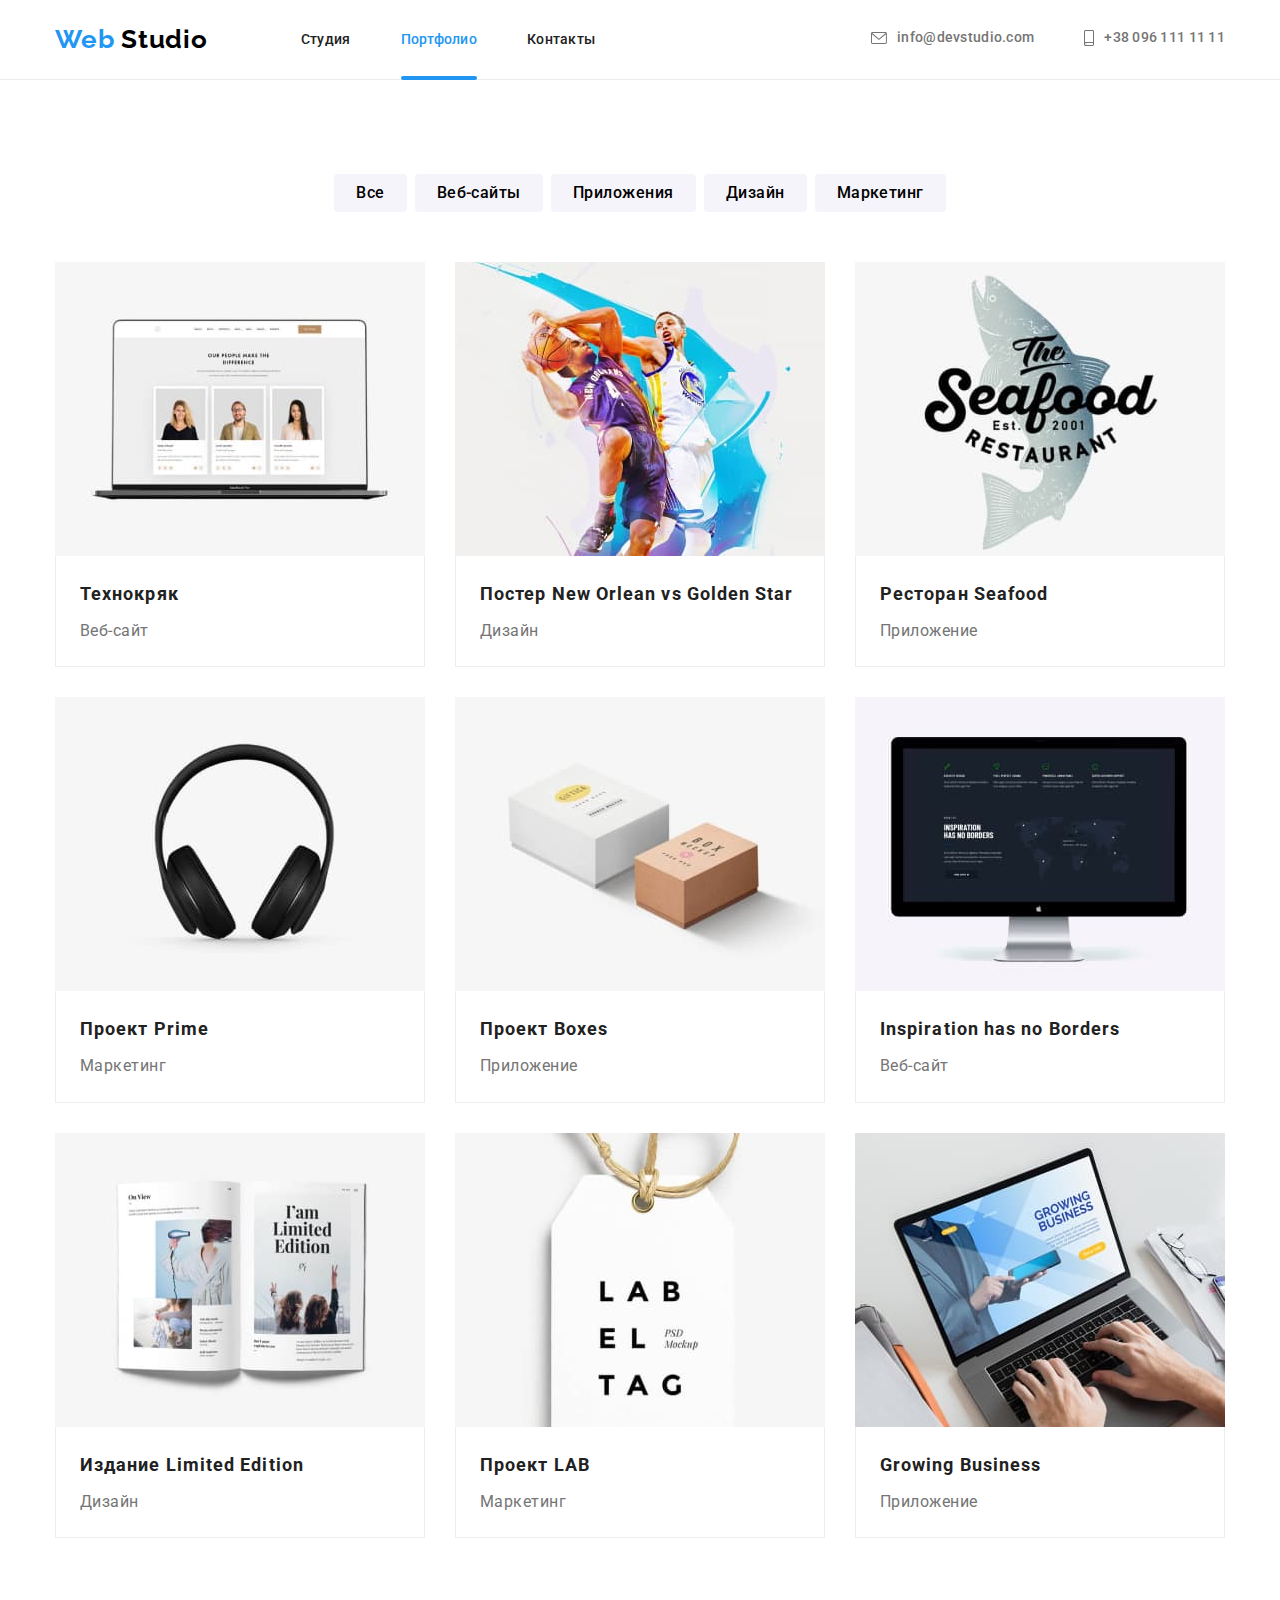
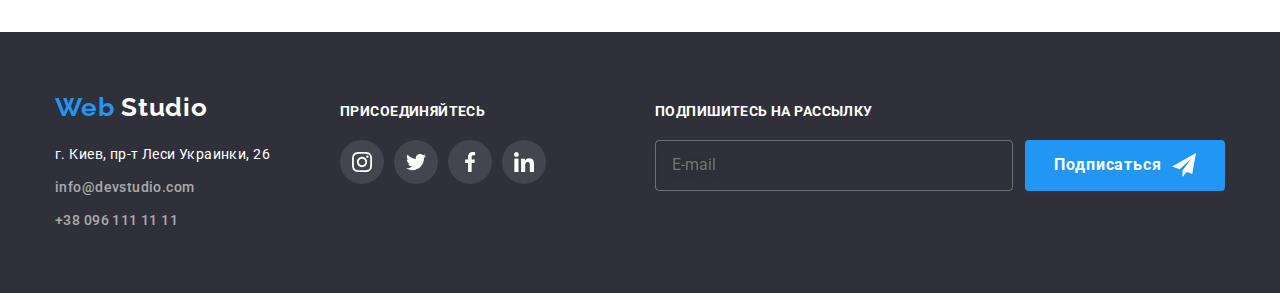
==== commit 613e277b: "corrected hw-07" ====
--- a/portfolio.html
+++ b/portfolio.html
@@ -21,7 +21,7 @@
   <body>
     <!--Хедер-->
     <header class="header">
-      <div class="container header-content">
+      <div class="container header__content">
         <a class="logo link" href="./index.html">
           <span class="logo__brand-color">Web</span>
           <span class="logo__primary-color">Studio</span>
@@ -43,7 +43,7 @@
         <ul class="contacts-list list">
           <li class="contacts-list__item">
             <a class="contacts-list__link link" href="mailto:info@devstudio.com">
-              <svg class="contacts-list__icon envelope-icon">
+              <svg  width="16" height="12" class="contacts-list__icon">
                 <use href="./images/icons.svg#icon-envelope"></use>
               </svg>
               info@devstudio.com
@@ -51,7 +51,7 @@
           </li>
           <li class="contacts-list__item">
             <a class="contacts-list__link link" href="tel:+380961111111">
-              <svg class="contacts-list__icon smartphone-icon">
+              <svg  width="10" height="16" class="contacts-list__icon">
                 <use href="./images/icons.svg#icon-smartphone"></use>
               </svg>
               +38 096 111 11 11
@@ -271,7 +271,7 @@
         </div>
       </section>
     </main>
-     <footer id="footer">
+     <footer class="footer" id="footer">
       <div class="container footer__container">
         <div class="footer__address">
           <a class="logo footer-logo link" href="./index.html">
@@ -289,12 +289,12 @@
                 </a>
               </li>
               <li class="address__item">
-                <a class="contacts-list__link contacts-list__link--footer link" href="mailto:info@devstudio.com">
+                <a class="contacts-list__link contacts-list__link--secondary link" href="mailto:info@devstudio.com">
                   info@devstudio.com
                 </a>
               </li>
               <li class="address__item">
-                <a class="contacts-list__link contacts-list__link--footer link" href="tel:+380961111111">+38 096 111 11 11</a>
+                <a class="contacts-list__link contacts-list__link--secondary link" href="tel:+380961111111">+38 096 111 11 11</a>
               </li>
             </ul>
           </address>
@@ -304,28 +304,28 @@
           <ul class="social-list">
             <li class="social-list__item">
               <a class="social-list__link social-list__link--background link" href="/">
-                <svg class="social-list__icon social__icon-footer">
+                <svg  height="20" width="20" class="social-list__icon">
                   <use href="./images/icons.svg#icon-instagram"></use>
                 </svg>
               </a>
             </li>
             <li class="social-list__item">
               <a class="social-list__link social-list__link--background link" href="/">
-                <svg class="social-list__icon social__icon-footer">
+                <svg  height="20" width="20" class="social-list__icon">
                   <use href="./images/icons.svg#icon-twitter"></use>
                 </svg>
               </a>
             </li>
             <li class="social-list__item">
               <a class="social-list__link social-list__link--background link" href="/">
-                <svg class="social-list__icon social__icon-footer">
+                <svg  height="20" width="20" class="social-list__icon">
                   <use href="./images/icons.svg#icon-facebook"></use>
                 </svg>
               </a>
             </li>
             <li class="social-list__item">
               <a class="social-list__link social-list__link--background link" href="/">
-                <svg class="social-list__icon social__icon-footer">
+                <svg  height="20" width="20" class="social-list__icon social__icon-footer">
                   <use href="./images/icons.svg#icon-linkedin"></use>
                 </svg>
               </a>
@@ -338,7 +338,7 @@
             <input type="email" name="footer-email" class="subscribe-form__input" placeholder="E-mail" required />
             <button type="submit" class="primary-button primary-button--flex">
               Подписаться
-              <svg class="send-icon">
+              <svg  width="24" height="24" class="send-icon">
                 <use href="./images/icons.svg#send-icon"></use>
               </svg>
             </button>
--- a/css/main.min.css
+++ b/css/main.min.css
@@ -1,2 +1 @@
-body{font-family:Roboto, sans-serif;color:#212121;margin:0}button{border-width:0}h1,h2,h3,h4,h5,h6{margin:0}ul{list-style-type:none;margin:0;padding:0}p{margin:0}img{display:block;max-width:100%;height:auto}.container{width:1200px;margin:0 auto;padding:0 15px}.link{text-decoration:none}.btn{cursor:pointer}.address{font-style:normal}.section{padding:94px 0}.team{background-color:#f5f4fa}.visually-hidden{position:absolute;width:1px;height:1px;margin:-1px;padding:0;border:0;white-space:nowrap;-webkit-clip-path:inset(100%);clip-path:inset(100%);clip:rect(0 0 0 0);overflow:hidden}.primary-button{display:block;margin:0 auto;padding:10px 36px;background-color:#2196f3;-webkit-box-shadow:0px 4px 4px rgba(126,50,50,0.15);box-shadow:0px 4px 4px rgba(126,50,50,0.15);border-radius:4px;font-weight:700;font-size:16px;line-height:1.9;letter-spacing:0.06em;color:#fff;-webkit-transition-property:color, background-color;transition-property:color, background-color;-webkit-transition-duration:250ms;transition-duration:250ms;-webkit-transition-timing-function:cubic-bezier(0.4, 0, 0.2, 1);transition-timing-function:cubic-bezier(0.4, 0, 0.2, 1)}.primary-button:hover,.primary-button:focus{background-color:#2196f3cc}.primary-button--flex{display:-webkit-box;display:-ms-flexbox;display:flex;-webkit-box-pack:center;-ms-flex-pack:center;justify-content:center;-webkit-box-align:center;-ms-flex-align:center;align-items:center;padding:10px 28px}.primary-button--modal{padding:10px 56px}.secondary-button{padding:6px 22px;background-color:#f5f4fa;border:none;border-radius:4px;font-family:inherit;font-weight:500;font-size:16px;line-height:1.6;text-align:center;letter-spacing:0.03em;-webkit-transition-property:color, background-color, -webkit-box-shadow;transition-property:color, background-color, -webkit-box-shadow;transition-property:color, box-shadow, background-color;transition-property:color, box-shadow, background-color, -webkit-box-shadow;-webkit-transition-duration:250ms;transition-duration:250ms;-webkit-transition-timing-function:cubic-bezier(0.4, 0, 0.2, 1);transition-timing-function:cubic-bezier(0.4, 0, 0.2, 1)}.secondary-button:hover,.secondary-button:focus{background:#2196f3;color:#fff;-webkit-box-shadow:0px 3px 1px rgba(0,0,0,0.1),0px 1px 2px rgba(0,0,0,0.08),0px 2px 2px rgba(0,0,0,0.12);box-shadow:0px 3px 1px rgba(0,0,0,0.1),0px 1px 2px rgba(0,0,0,0.08),0px 2px 2px rgba(0,0,0,0.12)}.close-button{position:absolute;width:30px;height:30px;right:8px;top:8px;background:#fff;border:1px solid rgba(0,0,0,0.1);border-radius:50%;cursor:pointer;color:#2196f3;-webkit-transition-property:fill;transition-property:fill;-webkit-transition-duration:250ms;transition-duration:250ms;-webkit-transition-timing-function:cubic-bezier(0.4, 0, 0.2, 1);transition-timing-function:cubic-bezier(0.4, 0, 0.2, 1)}.close-button:hover{fill:currentColor}.close-icon{position:absolute;width:18px;height:18px;top:5px;right:5px}.main-title{margin-bottom:50px;font-weight:700;font-size:36px;line-height:1.16;letter-spacing:0.03em;text-align:center}.social-list{display:-webkit-box;display:-ms-flexbox;display:flex}.social-list__item{width:44px;height:44px}.social-list__item:not(:last-child){margin-right:10px}.social-list__link{display:-webkit-box;display:-ms-flexbox;display:flex;width:100%;height:100%;border-radius:50%;-webkit-box-align:center;-ms-flex-align:center;align-items:center;-webkit-box-pack:center;-ms-flex-pack:center;justify-content:center;color:#afb1b8;background-color:#fff;-webkit-transition-property:color, background-color;transition-property:color, background-color;-webkit-transition-duration:250ms;transition-duration:250ms;-webkit-transition-timing-function:cubic-bezier(0.4, 0, 0.2, 1);transition-timing-function:cubic-bezier(0.4, 0, 0.2, 1)}.social-list__link:hover,.social-list__link:focus{background-color:#2196f3;color:#fff}.social-list__link--background{background-color:rgba(255,255,255,0.1)}.social-list__icon{width:20px;height:20px;fill:currentColor}.filter-list{display:-webkit-box;display:-ms-flexbox;display:flex;-webkit-box-pack:center;-ms-flex-pack:center;justify-content:center;margin-bottom:50px}.filter-list__item:not(:last-child){margin-right:8px}.header{border-bottom:1px solid #ececec}.header-content{display:-webkit-box;display:-ms-flexbox;display:flex;-webkit-box-align:center;-ms-flex-align:center;align-items:center}.logo{font-family:Raleway;font-weight:700;font-size:26px;line-height:1.2;letter-spacing:0.03em}.logo__brand-color{color:#2196f3}.logo__primary-color{color:#000}.logo__secondary-color{color:#fff}.nav{margin-left:93px}.nav__list{display:-webkit-box;display:-ms-flexbox;display:flex}.nav__item:not(:last-child){margin-right:50px}.nav__link{display:block;padding:32px 0;font-weight:500;font-size:14px;line-height:1.1;letter-spacing:0.02em;color:var(--main-text-color);-webkit-transition-property:color;transition-property:color;-webkit-transition-duration:250ms;transition-duration:250ms;-webkit-transition-timing-function:cubic-bezier(0.4, 0, 0.2, 1);transition-timing-function:cubic-bezier(0.4, 0, 0.2, 1)}.nav__link:hover,.nav__link:focus{color:#2196f3}.current{position:relative;color:#2196f3}.current::after{content:'';position:absolute;width:100%;height:4px;left:0;bottom:-1px;background-color:#2196f3;border-radius:2px}.contacts-list{display:-webkit-box;display:-ms-flexbox;display:flex;margin-left:auto}.contacts-list__item:not(:last-child){margin-right:50px}.contacts-list__link{display:-webkit-inline-box;display:-ms-inline-flexbox;display:inline-flex;-webkit-box-align:center;-ms-flex-align:center;align-items:center;font-weight:500;font-size:14px;line-height:1.1;letter-spacing:0.02em;color:#757575;-webkit-transition-property:color;transition-property:color;-webkit-transition-duration:250ms;transition-duration:250ms;-webkit-transition-timing-function:cubic-bezier(0.4, 0, 0.2, 1);transition-timing-function:cubic-bezier(0.4, 0, 0.2, 1)}.contacts-list__link:hover,.contacts-list__link:focus{color:#2196f3}.contacts-list__link--footer{display:block;letter-spacing:0.03em;color:rgba(255,255,255,0.6);line-height:1.7}.contacts-list__icon{fill:currentColor;margin-right:10px}.envelope-icon{width:16px;height:12px}.smartphone-icon{width:10px;height:16px}.hero{padding:200px 0;max-width:1600px;margin:0 auto;background-image:-webkit-gradient(linear, left top, right top, from(rgba(47,48,58,0.4)), to(rgba(47,48,58,0.4))),url(../images/hero-bg-image.jpg);background-image:linear-gradient(to right, rgba(47,48,58,0.4), rgba(47,48,58,0.4)),url(../images/hero-bg-image.jpg);background-repeat:no-repeat;background-position:center;background-size:cover}.hero__title{max-width:700px;font-weight:900;font-size:44px;line-height:1.4;text-align:center;letter-spacing:0.06em;text-transform:uppercase;color:#fff;margin-left:auto;margin-right:auto;margin-bottom:30px}.features{padding-bottom:47px}.features-list{display:-webkit-box;display:-ms-flexbox;display:flex}.features-list__item{width:270px;display:inline-block}.features-list__icon-field{display:-webkit-box;display:-ms-flexbox;display:flex;padding:25px 0;background-color:#f5f4fa;-webkit-box-pack:center;-ms-flex-pack:center;justify-content:center;margin-bottom:30px;border-radius:4px}.features-list__icon{width:70px;height:70px}.features-list__item:not(:last-child){margin-right:30px}.features-list__item-title{margin-bottom:10px;font-weight:700;font-size:14px;line-height:1.1;letter-spacing:0.03em;text-transform:uppercase}.features-list__item-text{font-size:14px;line-height:24px;letter-spacing:0.03em;color:#757575}.directions{padding-top:47px}.directions-list{display:-webkit-box;display:-ms-flexbox;display:flex}.directions-list__thumb{position:relative}.directions-list__item:not(:last-child){margin-right:30px}.directions-list__explain{position:absolute;bottom:0;background-color:rgba(47,48,58,0.8);width:100%;padding:27px 0}.directions-list__explain-text{font-weight:bold;font-size:14px;line-height:1.14;text-align:center;letter-spacing:0.03em;text-transform:uppercase;color:#fff}.team-list{display:-webkit-box;display:-ms-flexbox;display:flex}.team-list__item{background:#fff;-webkit-box-shadow:0px 1px 3px rgba(0,0,0,0.12),0px 1px 1px rgba(0,0,0,0.14),0px 2px 1px rgba(0,0,0,0.2);box-shadow:0px 1px 3px rgba(0,0,0,0.12),0px 1px 1px rgba(0,0,0,0.14),0px 2px 1px rgba(0,0,0,0.2);border-radius:0px 0px 4px 4px}.team-list__item:not(:last-child){margin-right:30px}.team-list__description{text-align:center;padding:30px 32px}.team-list__member{font-weight:500;font-size:16px;line-height:1.2;letter-spacing:0.03em;margin-bottom:10px}.team-list__position{font-size:16px;line-height:1.2;letter-spacing:0.03em;color:#757575;margin-bottom:16px}.clients-list{display:-webkit-box;display:-ms-flexbox;display:flex}.clients-list__item:not(:last-child){margin-right:30px}.clients-list__link{display:-webkit-box;display:-ms-flexbox;display:flex;-webkit-box-align:center;-ms-flex-align:center;align-items:center;-webkit-box-pack:center;-ms-flex-pack:center;justify-content:center;width:170px;height:92px;border:1px solid #afb1b8;border-radius:4px;color:#afb1b8;-webkit-transition-property:color, border;transition-property:color, border;-webkit-transition-duration:250ms;transition-duration:250ms;-webkit-transition-timing-function:cubic-bezier(0.4, 0, 0.2, 1);transition-timing-function:cubic-bezier(0.4, 0, 0.2, 1)}.clients-list__link:hover,.clients-list__link:focus{border:1px solid #2196f3;color:#2196f3}.clients-list__icon{width:106px;height:60px;fill:currentColor}footer{background-color:#2f303a;padding:60px 0}.footer__container{display:-webkit-box;display:-ms-flexbox;display:flex;-webkit-box-align:baseline;-ms-flex-align:baseline;align-items:baseline}.footer__address{margin-right:70px}.footer__title{font-weight:bold;font-size:14px;line-height:1.14;letter-spacing:0.03em;text-transform:uppercase;color:#fff;margin-bottom:20px}.address{margin-top:20px}.address__item{margin-bottom:9px}.address__item:last-child{margin-bottom:0}.address__link{display:block;font-size:14px;line-height:1.7;letter-spacing:0.03em;color:#fff}.footer__subscription{margin-left:auto}.subscribe-form{display:-webkit-box;display:-ms-flexbox;display:flex}.subscribe-form__input{width:358px;min-height:50px;padding:15px 16px;margin-right:12px;outline:none;color:#fff;background-color:transparent;border:1px solid rgba(255,255,255,0.3);-webkit-box-sizing:border-box;box-sizing:border-box;-webkit-filter:drop-shadow(0px 4px 4px rgba(0,0,0,0.15));filter:drop-shadow(0px 4px 4px rgba(0,0,0,0.15));border-radius:4px;-webkit-transition-property:border;transition-property:border;-webkit-transition-duration:250ms;transition-duration:250ms;-webkit-transition-timing-function:cubic-bezier(0.4, 0, 0.2, 1);transition-timing-function:cubic-bezier(0.4, 0, 0.2, 1)}.subscribe-form__input:focus{border:1px solid #2196f3}.send-icon{width:24px;height:24px;margin-left:10px;fill:#fff}.projects-list{display:-webkit-box;display:-ms-flexbox;display:flex;-ms-flex-wrap:wrap;flex-wrap:wrap}.projects-list__item{cursor:pointer;-webkit-transition-property:-webkit-box-shadow;transition-property:-webkit-box-shadow;transition-property:box-shadow;transition-property:box-shadow, -webkit-box-shadow;-webkit-transition-duration:250ms;transition-duration:250ms;-webkit-transition-timing-function:cubic-bezier(0.4, 0, 0.2, 1);transition-timing-function:cubic-bezier(0.4, 0, 0.2, 1)}.projects-list__item:not(:nth-child(3n)){margin-right:30px}.projects-list__item:not(:nth-last-child(-n+3)){margin-bottom:30px}.projects-list__item:hover{-webkit-box-shadow:0px 1px 1px rgba(0,0,0,0.12),0px 4px 4px rgba(0,0,0,0.06),1px 4px 6px rgba(0,0,0,0.16);box-shadow:0px 1px 1px rgba(0,0,0,0.12),0px 4px 4px rgba(0,0,0,0.06),1px 4px 6px rgba(0,0,0,0.16)}.projects-list__item:hover .projects-list__overlay{-webkit-transform:translateY(0);transform:translateY(0)}.projects-list__thumbs{position:relative;overflow:hidden}.projects-list__overlay{display:-webkit-box;display:-ms-flexbox;display:flex;position:absolute;top:0;width:100%;height:100%;background-color:rgba(33,150,243,0.9);padding:0 24px;-webkit-box-align:center;-ms-flex-align:center;align-items:center;-webkit-transition-property:opasity, -webkit-transform;transition-property:opasity, -webkit-transform;transition-property:transform, opasity;transition-property:transform, opasity, -webkit-transform;-webkit-transition-duration:250ms;transition-duration:250ms;-webkit-transition-timing-function:cubic-bezier(0.4, 0, 0.2, 1);transition-timing-function:cubic-bezier(0.4, 0, 0.2, 1);-webkit-transform:translateY(100%);transform:translateY(100%)}.projects-list__overlay-text{font-size:18px;line-height:1.55;letter-spacing:0.03em;color:#fff}.projects-list__description-field{padding:20px 24px;border-left:1px solid #eee;border-right:1px solid #eee;border-bottom:1px solid #eee}.projects-list__image{display:block}.projects-list__title{font-weight:700;font-size:18px;line-height:2;letter-spacing:0.06em;margin-bottom:4px}.projects-list__description{font-size:16px;line-height:1.9;letter-spacing:0.03em;color:#757575}.backdrop{position:fixed;top:0;left:0;width:100%;height:100%;background-color:rgba(0,0,0,0.2);opacity:1;-webkit-transition-property:opacity visibility;transition-property:opacity visibility;-webkit-transition-duration:400ms;transition-duration:400ms;-webkit-transition-timing-function:cubic-bezier(0.4, 0, 0.2, 1);transition-timing-function:cubic-bezier(0.4, 0, 0.2, 1)}.backdrop.is-hidden{visibility:hidden;opacity:0;pointer-events:none}.backdrop.is-hidden .modal{-webkit-transform:translate(-50%, -50%) scale(0.7);transform:translate(-50%, -50%) scale(0.7)}.modal{position:absolute;max-width:528px;top:50%;left:50%;-webkit-transform:translate(-50%, -50%) scale(1);transform:translate(-50%, -50%) scale(1);background:#fff;-webkit-box-shadow:0px 1px 3px rgba(0,0,0,0.12),0px 1px 1px rgba(0,0,0,0.14),0px 2px 1px rgba(0,0,0,0.2);box-shadow:0px 1px 3px rgba(0,0,0,0.12),0px 1px 1px rgba(0,0,0,0.14),0px 2px 1px rgba(0,0,0,0.2);border-radius:4px;-webkit-transition-property:-webkit-transform;transition-property:-webkit-transform;transition-property:transform;transition-property:transform, -webkit-transform;-webkit-transition-duration:400ms;transition-duration:400ms;-webkit-transition-timing-function:cubic-bezier(0.4, 0, 0.2, 1);transition-timing-function:cubic-bezier(0.4, 0, 0.2, 1);padding:40px}.modal__title{font-weight:bold;font-size:20px;line-height:1.1;text-align:center;letter-spacing:0.03em;color:#212121;text-align:center;margin-bottom:12px}.agreement{margin-left:5px;-webkit-text-decoration-line:underline;text-decoration-line:underline;text-decoration-skip-ink:none;color:#2196f3}.form-label{display:-webkit-box;display:-ms-flexbox;display:flex;-webkit-box-orient:vertical;-webkit-box-direction:normal;-ms-flex-direction:column;flex-direction:column;position:relative;font-size:12px;line-height:1.17;letter-spacing:0.01em;color:#757575}.form-field{margin-bottom:10px}.input-group-absolute{position:relative;margin-top:4px}.form-field__input{width:100%;padding:12px 42px;border:1px solid rgba(33,33,33,0.2);outline:none;-webkit-box-sizing:border-box;box-sizing:border-box;border-radius:4px;-webkit-transition-property:border;transition-property:border;-webkit-transition-duration:250ms;transition-duration:250ms;-webkit-transition-timing-function:cubic-bezier(0.4, 0, 0.2, 1);transition-timing-function:cubic-bezier(0.4, 0, 0.2, 1)}.form-field__input:focus-within+.form-field__input-icon{fill:#2196f3}.form-field__input:focus{border:1px solid #2196f3}.form-field__input:hover{cursor:pointer}.form-field__input-icon{display:inline-block;position:absolute;width:18px;height:18px;left:12px;bottom:12px;fill:#212121;-webkit-transition-property:fill;transition-property:fill;-webkit-transition-duration:250ms;transition-duration:250ms;-webkit-transition-timing-function:cubic-bezier(0.4, 0, 0.2, 1);transition-timing-function:cubic-bezier(0.4, 0, 0.2, 1)}.textarea-field{margin-bottom:20px}.textarea-field__text-input{width:100%;padding:16px 12px;margin-top:4px;border:1px solid rgba(33,33,33,0.2);outline:none;-webkit-box-sizing:border-box;box-sizing:border-box;border-radius:4px;resize:none;-webkit-transition-property:border;transition-property:border;-webkit-transition-duration:250ms;transition-duration:250ms;-webkit-transition-timing-function:cubic-bezier(0.4, 0, 0.2, 1);transition-timing-function:cubic-bezier(0.4, 0, 0.2, 1)}.textarea-field__text-input::-webkit-input-placeholder{font-size:12px;line-height:1.2;letter-spacing:0.01em;color:rgba(117,117,117,0.5)}.textarea-field__text-input:-ms-input-placeholder{font-size:12px;line-height:1.2;letter-spacing:0.01em;color:rgba(117,117,117,0.5)}.textarea-field__text-input::-ms-input-placeholder{font-size:12px;line-height:1.2;letter-spacing:0.01em;color:rgba(117,117,117,0.5)}.textarea-field__text-input::placeholder{font-size:12px;line-height:1.2;letter-spacing:0.01em;color:rgba(117,117,117,0.5)}.textarea-field__text-input:focus{border:1px solid #2196f3}.textarea-field__text-input:hover{cursor:pointer}.checkbox-field{margin-bottom:30px}.checkbox-field__text{display:-webkit-box;display:-ms-flexbox;display:flex;-webkit-box-pack:center;-ms-flex-pack:center;justify-content:center;-webkit-box-align:center;-ms-flex-align:center;align-items:center;font-size:14px;line-height:1.7;letter-spacing:0.03em;color:#757575}.checkbox-field__checkbox{position:absolute;appearance:none;-webkit-appearance:none;-moz-appearance:none}.checkbox-field__checkbox:focus+.check-box{border:2px solid #2196f3}.checkbox-field__checkbox:checked:focus+.check-box{background-color:#2196f3;background-image:url(../images/checkbox-on.svg);background-size:contain;background-origin:border-box;background-position:center}.check-box{display:block;height:16px;width:16px;margin-right:8px;border:2px solid #212121;border-radius:2px;cursor:pointer;-webkit-transition-property:border, background-color, background-image;transition-property:border, background-color, background-image;-webkit-transition-duration:250ms;transition-duration:250ms;-webkit-transition-timing-function:cubic-bezier(0.4, 0, 0.2, 1);transition-timing-function:cubic-bezier(0.4, 0, 0.2, 1)}
-/*# sourceMappingURL=main.min.css.map */+body{font-family:Roboto,sans-serif;color:#212121;margin:0}button{border-width:0}h1,h2,h3,h4,h5,h6{margin:0}ul{list-style-type:none;margin:0;padding:0}p{margin:0}img{display:block;max-width:100%;height:auto}.container{width:1200px;margin:0 auto;padding:0 15px}.link{text-decoration:none}.btn{cursor:pointer}.address{font-style:normal}.section{padding:94px 0}.main-title{margin-bottom:50px;font-weight:700;font-size:36px;line-height:1.16;letter-spacing:.03em;text-align:center}.label{display:-webkit-box;display:-ms-flexbox;display:flex;-webkit-box-orient:vertical;-webkit-box-direction:normal;-ms-flex-direction:column;flex-direction:column;position:relative;font-size:12px;line-height:1.17;letter-spacing:.01em;color:#757575}.visually-hidden{position:absolute;width:1px;height:1px;margin:-1px;padding:0;border:0;white-space:nowrap;-webkit-clip-path:inset(100%);clip-path:inset(100%);clip:rect(0 0 0 0);overflow:hidden}.primary-button{display:block;margin:0 auto;min-width:200px;padding:10px 0;background-color:#2196f3;-webkit-box-shadow:0px 4px 4px rgba(126,50,50,.15);box-shadow:0px 4px 4px rgba(126,50,50,.15);border-radius:4px;font-weight:700;font-size:16px;line-height:1.9;letter-spacing:.06em;color:#fff;-webkit-transition-property:color,background-color;transition-property:color,background-color;-webkit-transition-duration:250ms;transition-duration:250ms;-webkit-transition-timing-function:cubic-bezier(0.4, 0, 0.2, 1);transition-timing-function:cubic-bezier(0.4, 0, 0.2, 1)}.primary-button:hover,.primary-button:focus{background-color:#2196f3cc}.primary-button--flex{display:-webkit-box;display:-ms-flexbox;display:flex;-webkit-box-pack:center;-ms-flex-pack:center;justify-content:center;-webkit-box-align:center;-ms-flex-align:center;align-items:center}.secondary-button{padding:6px 22px;background-color:#f5f4fa;border:none;border-radius:4px;font-family:inherit;font-weight:500;font-size:16px;line-height:1.6;text-align:center;letter-spacing:.03em;-webkit-transition-property:color,background-color,-webkit-box-shadow;transition-property:color,background-color,-webkit-box-shadow;transition-property:color,box-shadow,background-color;transition-property:color,box-shadow,background-color,-webkit-box-shadow;-webkit-transition-duration:250ms;transition-duration:250ms;-webkit-transition-timing-function:cubic-bezier(0.4, 0, 0.2, 1);transition-timing-function:cubic-bezier(0.4, 0, 0.2, 1)}.secondary-button:hover,.secondary-button:focus{background:#2196f3;color:#fff;-webkit-box-shadow:0px 3px 1px rgba(0,0,0,.1),0px 1px 2px rgba(0,0,0,.08),0px 2px 2px rgba(0,0,0,.12);box-shadow:0px 3px 1px rgba(0,0,0,.1),0px 1px 2px rgba(0,0,0,.08),0px 2px 2px rgba(0,0,0,.12)}.close-button{position:absolute;width:30px;height:30px;right:8px;top:8px;background:#fff;border:1px solid rgba(0,0,0,.1);border-radius:50%;cursor:pointer;color:#2196f3;-webkit-transition-property:fill;transition-property:fill;-webkit-transition-duration:250ms;transition-duration:250ms;-webkit-transition-timing-function:cubic-bezier(0.4, 0, 0.2, 1);transition-timing-function:cubic-bezier(0.4, 0, 0.2, 1)}.close-button:hover{fill:currentColor}.close-icon{position:absolute;width:18px;height:18px;top:5px;right:5px}.social-list{display:-webkit-box;display:-ms-flexbox;display:flex}.social-list__item{width:44px;height:44px}.social-list__item:not(:last-child){margin-right:10px}.social-list__link{display:-webkit-box;display:-ms-flexbox;display:flex;width:100%;height:100%;border-radius:50%;-webkit-box-align:center;-ms-flex-align:center;align-items:center;-webkit-box-pack:center;-ms-flex-pack:center;justify-content:center;color:#afb1b8;background-color:#fff;-webkit-transition-property:color,background-color;transition-property:color,background-color;-webkit-transition-duration:250ms;transition-duration:250ms;-webkit-transition-timing-function:cubic-bezier(0.4, 0, 0.2, 1);transition-timing-function:cubic-bezier(0.4, 0, 0.2, 1)}.social-list__link:hover,.social-list__link:focus{background-color:#2196f3;color:#fff}.social-list__link--background{color:#fff;background-color:rgba(255,255,255,.1)}.social-list__icon{fill:currentColor}.filter-list{display:-webkit-box;display:-ms-flexbox;display:flex;-webkit-box-pack:center;-ms-flex-pack:center;justify-content:center;margin-bottom:50px}.filter-list__item:not(:last-child){margin-right:8px}.header{border-bottom:1px solid #ececec}.header__content{display:-webkit-box;display:-ms-flexbox;display:flex;-webkit-box-align:center;-ms-flex-align:center;align-items:center}.logo{font-family:Raleway;font-weight:700;font-size:26px;line-height:1.2;letter-spacing:.03em}.logo__brand-color{color:#2196f3}.logo__primary-color{color:#000}.logo__secondary-color{color:#fff}.nav{margin-left:93px}.nav__list{display:-webkit-box;display:-ms-flexbox;display:flex}.nav__item:not(:last-child){margin-right:50px}.nav__link{display:block;padding:32px 0;font-weight:500;font-size:14px;line-height:1.1;letter-spacing:.02em;color:var(--main-text-color);-webkit-transition-property:color;transition-property:color;-webkit-transition-duration:250ms;transition-duration:250ms;-webkit-transition-timing-function:cubic-bezier(0.4, 0, 0.2, 1);transition-timing-function:cubic-bezier(0.4, 0, 0.2, 1)}.nav__link:hover,.nav__link:focus{color:#2196f3}.current{position:relative;color:#2196f3}.current::after{content:"";position:absolute;width:100%;height:4px;left:0;bottom:-1px;background-color:#2196f3;border-radius:2px}.contacts-list{display:-webkit-box;display:-ms-flexbox;display:flex;margin-left:auto}.contacts-list__item:not(:last-child){margin-right:50px}.contacts-list__link{display:-webkit-inline-box;display:-ms-inline-flexbox;display:inline-flex;-webkit-box-align:center;-ms-flex-align:center;align-items:center;font-weight:500;font-size:14px;line-height:1.1;letter-spacing:.02em;color:#757575;-webkit-transition-property:color;transition-property:color;-webkit-transition-duration:250ms;transition-duration:250ms;-webkit-transition-timing-function:cubic-bezier(0.4, 0, 0.2, 1);transition-timing-function:cubic-bezier(0.4, 0, 0.2, 1)}.contacts-list__link:hover,.contacts-list__link:focus{color:#2196f3}.contacts-list__link--secondary{display:block;letter-spacing:.03em;color:rgba(255,255,255,.6);line-height:1.7}.contacts-list__icon{fill:currentColor;margin-right:10px}.hero{padding:200px 0;max-width:1600px;margin:0 auto;background-image:-webkit-gradient(linear, left top, right top, from(rgba(47, 48, 58, 0.4)), to(rgba(47, 48, 58, 0.4))),url(../images/hero-bg-image.jpg);background-image:linear-gradient(to right, rgba(47, 48, 58, 0.4), rgba(47, 48, 58, 0.4)),url(../images/hero-bg-image.jpg);background-repeat:no-repeat;background-position:center;background-size:cover}.hero__title{max-width:700px;font-weight:900;font-size:44px;line-height:1.4;text-align:center;letter-spacing:.06em;text-transform:uppercase;color:#fff;margin-left:auto;margin-right:auto;margin-bottom:30px}.features{padding-bottom:47px}.features-list{display:-webkit-box;display:-ms-flexbox;display:flex}.features-list__item{width:270px;display:inline-block}.features-list__icon-field{display:-webkit-box;display:-ms-flexbox;display:flex;padding:25px 0;background-color:#f5f4fa;-webkit-box-pack:center;-ms-flex-pack:center;justify-content:center;margin-bottom:30px;border-radius:4px}.features-list__item:not(:last-child){margin-right:30px}.features-list__item-title{margin-bottom:10px;font-weight:700;font-size:14px;line-height:1.1;letter-spacing:.03em;text-transform:uppercase}.features-list__item-text{font-size:14px;line-height:24px;letter-spacing:.03em;color:#757575}.directions{padding-top:47px}.directions-list{display:-webkit-box;display:-ms-flexbox;display:flex}.directions-list__thumb{position:relative}.directions-list__item:not(:last-child){margin-right:30px}.directions-list__explain{position:absolute;bottom:0;background-color:rgba(47,48,58,.8);width:100%;padding:27px 0}.directions-list__explain-text{font-weight:bold;font-size:14px;line-height:1.14;text-align:center;letter-spacing:.03em;text-transform:uppercase;color:#fff}.team{background-color:#f5f4fa}.team-list{display:-webkit-box;display:-ms-flexbox;display:flex}.team-list__item{background:#fff;-webkit-box-shadow:0px 1px 3px rgba(0,0,0,.12),0px 1px 1px rgba(0,0,0,.14),0px 2px 1px rgba(0,0,0,.2);box-shadow:0px 1px 3px rgba(0,0,0,.12),0px 1px 1px rgba(0,0,0,.14),0px 2px 1px rgba(0,0,0,.2);border-radius:0px 0px 4px 4px}.team-list__item:not(:last-child){margin-right:30px}.team-list__description{text-align:center;padding:30px 32px}.team-list__member{font-weight:500;font-size:16px;line-height:1.2;letter-spacing:.03em;margin-bottom:10px}.team-list__position{font-size:16px;line-height:1.2;letter-spacing:.03em;color:#757575;margin-bottom:16px}.clients-list{display:-webkit-box;display:-ms-flexbox;display:flex}.clients-list__item:not(:last-child){margin-right:30px}.clients-list__link{display:-webkit-box;display:-ms-flexbox;display:flex;-webkit-box-align:center;-ms-flex-align:center;align-items:center;-webkit-box-pack:center;-ms-flex-pack:center;justify-content:center;width:170px;height:92px;border:1px solid #afb1b8;border-radius:4px;color:#afb1b8;-webkit-transition-property:color,border;transition-property:color,border;-webkit-transition-duration:250ms;transition-duration:250ms;-webkit-transition-timing-function:cubic-bezier(0.4, 0, 0.2, 1);transition-timing-function:cubic-bezier(0.4, 0, 0.2, 1)}.clients-list__link:hover,.clients-list__link:focus{border:1px solid #2196f3;color:#2196f3}.clients-list__icon{fill:currentColor}.footer{background-color:#2f303a;padding:60px 0}.footer__container{display:-webkit-box;display:-ms-flexbox;display:flex;-webkit-box-align:baseline;-ms-flex-align:baseline;align-items:baseline}.footer__address{margin-right:70px}.footer__subscription{margin-left:auto}.footer__title{font-weight:bold;font-size:14px;line-height:1.14;letter-spacing:.03em;text-transform:uppercase;color:#fff;margin-bottom:20px}.address{margin-top:20px}.address__item{margin-bottom:9px}.address__item:last-child{margin-bottom:0}.address__link{display:block;font-size:14px;line-height:1.7;letter-spacing:.03em;color:#fff}.subscribe-form{display:-webkit-box;display:-ms-flexbox;display:flex}.subscribe-form__input{width:358px;min-height:50px;padding:15px 16px;margin-right:12px;outline:none;color:#fff;background-color:transparent;border:1px solid rgba(255,255,255,.3);-webkit-box-sizing:border-box;box-sizing:border-box;-webkit-filter:drop-shadow(0px 4px 4px rgba(0, 0, 0, 0.15));filter:drop-shadow(0px 4px 4px rgba(0, 0, 0, 0.15));border-radius:4px;-webkit-transition-property:border;transition-property:border;-webkit-transition-duration:250ms;transition-duration:250ms;-webkit-transition-timing-function:cubic-bezier(0.4, 0, 0.2, 1);transition-timing-function:cubic-bezier(0.4, 0, 0.2, 1)}.subscribe-form__input:focus{border:1px solid #2196f3}.send-icon{margin-left:10px;fill:#fff}.projects-list{display:-webkit-box;display:-ms-flexbox;display:flex;-ms-flex-wrap:wrap;flex-wrap:wrap}.projects-list__item{cursor:pointer;-webkit-transition-property:-webkit-box-shadow;transition-property:-webkit-box-shadow;transition-property:box-shadow;transition-property:box-shadow, -webkit-box-shadow;-webkit-transition-duration:250ms;transition-duration:250ms;-webkit-transition-timing-function:cubic-bezier(0.4, 0, 0.2, 1);transition-timing-function:cubic-bezier(0.4, 0, 0.2, 1)}.projects-list__item:not(:nth-child(3n)){margin-right:30px}.projects-list__item:not(:nth-last-child(-n+3)){margin-bottom:30px}.projects-list__item:hover{-webkit-box-shadow:0px 1px 1px rgba(0,0,0,.12),0px 4px 4px rgba(0,0,0,.06),1px 4px 6px rgba(0,0,0,.16);box-shadow:0px 1px 1px rgba(0,0,0,.12),0px 4px 4px rgba(0,0,0,.06),1px 4px 6px rgba(0,0,0,.16)}.projects-list__item:hover .projects-list__overlay{-webkit-transform:translateY(0);transform:translateY(0)}.projects-list__thumbs{position:relative;overflow:hidden}.projects-list__overlay{display:-webkit-box;display:-ms-flexbox;display:flex;position:absolute;top:0;width:100%;height:100%;background-color:rgba(33,150,243,.9);padding:0 24px;-webkit-box-align:center;-ms-flex-align:center;align-items:center;-webkit-transition-property:opasity,-webkit-transform;transition-property:opasity,-webkit-transform;transition-property:transform,opasity;transition-property:transform,opasity,-webkit-transform;-webkit-transition-duration:250ms;transition-duration:250ms;-webkit-transition-timing-function:cubic-bezier(0.4, 0, 0.2, 1);transition-timing-function:cubic-bezier(0.4, 0, 0.2, 1);-webkit-transform:translateY(100%);transform:translateY(100%)}.projects-list__overlay-text{font-size:18px;line-height:1.55;letter-spacing:.03em;color:#fff}.projects-list__description-field{padding:20px 24px;border-left:1px solid #eee;border-right:1px solid #eee;border-bottom:1px solid #eee}.projects-list__image{display:block}.projects-list__title{font-weight:700;font-size:18px;line-height:2;letter-spacing:.06em;margin-bottom:4px}.projects-list__description{font-size:16px;line-height:1.9;letter-spacing:.03em;color:#757575}.backdrop{position:fixed;top:0;left:0;width:100%;height:100%;background-color:rgba(0,0,0,.2);opacity:1;-webkit-transition-property:opacity visibility;transition-property:opacity visibility;-webkit-transition-duration:400ms;transition-duration:400ms;-webkit-transition-timing-function:cubic-bezier(0.4, 0, 0.2, 1);transition-timing-function:cubic-bezier(0.4, 0, 0.2, 1)}.backdrop.is-hidden{visibility:hidden;opacity:0;pointer-events:none}.backdrop.is-hidden .modal{-webkit-transform:translate(-50%, -50%) scale(0.7);transform:translate(-50%, -50%) scale(0.7)}.modal{position:absolute;width:528px;top:50%;left:50%;-webkit-transform:translate(-50%, -50%) scale(1);transform:translate(-50%, -50%) scale(1);background:#fff;-webkit-box-shadow:0px 1px 3px rgba(0,0,0,.12),0px 1px 1px rgba(0,0,0,.14),0px 2px 1px rgba(0,0,0,.2);box-shadow:0px 1px 3px rgba(0,0,0,.12),0px 1px 1px rgba(0,0,0,.14),0px 2px 1px rgba(0,0,0,.2);border-radius:4px;-webkit-transition-property:-webkit-transform;transition-property:-webkit-transform;transition-property:transform;transition-property:transform, -webkit-transform;-webkit-transition-duration:400ms;transition-duration:400ms;-webkit-transition-timing-function:cubic-bezier(0.4, 0, 0.2, 1);transition-timing-function:cubic-bezier(0.4, 0, 0.2, 1);padding:40px}.modal__title{font-weight:bold;font-size:20px;line-height:1.1;text-align:center;letter-spacing:.03em;color:#212121;text-align:center;margin-bottom:12px}.form-field{margin-bottom:10px}.form-field__input-group-absolute{position:relative;margin-top:4px}.form-field__input{width:100%;padding:12px 42px;border:1px solid rgba(33,33,33,.2);outline:none;-webkit-box-sizing:border-box;box-sizing:border-box;border-radius:4px;-webkit-transition-property:border;transition-property:border;-webkit-transition-duration:250ms;transition-duration:250ms;-webkit-transition-timing-function:cubic-bezier(0.4, 0, 0.2, 1);transition-timing-function:cubic-bezier(0.4, 0, 0.2, 1)}.form-field__input:focus-within+.form-field__input-icon{fill:#2196f3}.form-field__input:focus{border:1px solid #2196f3}.form-field__input:hover{cursor:pointer}.form-field__input-icon{display:inline-block;position:absolute;width:18px;height:18px;left:12px;bottom:12px;fill:#212121;-webkit-transition-property:fill;transition-property:fill;-webkit-transition-duration:250ms;transition-duration:250ms;-webkit-transition-timing-function:cubic-bezier(0.4, 0, 0.2, 1);transition-timing-function:cubic-bezier(0.4, 0, 0.2, 1)}.textarea-field{margin-bottom:20px}.textarea-field__text-input{width:100%;padding:16px 12px;margin-top:4px;border:1px solid rgba(33,33,33,.2);outline:none;-webkit-box-sizing:border-box;box-sizing:border-box;border-radius:4px;resize:none;-webkit-transition-property:border;transition-property:border;-webkit-transition-duration:250ms;transition-duration:250ms;-webkit-transition-timing-function:cubic-bezier(0.4, 0, 0.2, 1);transition-timing-function:cubic-bezier(0.4, 0, 0.2, 1)}.textarea-field__text-input::-webkit-input-placeholder{font-size:12px;line-height:1.2;letter-spacing:.01em;color:rgba(117,117,117,.5)}.textarea-field__text-input::-moz-placeholder{font-size:12px;line-height:1.2;letter-spacing:.01em;color:rgba(117,117,117,.5)}.textarea-field__text-input:-ms-input-placeholder{font-size:12px;line-height:1.2;letter-spacing:.01em;color:rgba(117,117,117,.5)}.textarea-field__text-input::-ms-input-placeholder{font-size:12px;line-height:1.2;letter-spacing:.01em;color:rgba(117,117,117,.5)}.textarea-field__text-input::placeholder{font-size:12px;line-height:1.2;letter-spacing:.01em;color:rgba(117,117,117,.5)}.textarea-field__text-input:focus{border:1px solid #2196f3}.textarea-field__text-input:hover{cursor:pointer}.checkbox-field{margin-bottom:30px}.checkbox-field__text{display:-webkit-box;display:-ms-flexbox;display:flex;-webkit-box-pack:center;-ms-flex-pack:center;justify-content:center;-webkit-box-align:center;-ms-flex-align:center;align-items:center;font-size:14px;line-height:1.7;letter-spacing:.03em;color:#757575}.checkbox-field__input{position:absolute;appearance:none;-webkit-appearance:none;-moz-appearance:none}.checkbox-field__input:focus+.checkbox-field__icon{border:2px solid #2196f3}.checkbox-field__input:checked:focus+.checkbox-field__icon{background-color:#2196f3;background-image:url(../images/checkbox-on.svg);background-size:contain;background-origin:border-box;background-position:center}.checkbox-field__icon{display:block;height:16px;width:16px;margin-right:8px;border:2px solid #212121;border-radius:2px;cursor:pointer;-webkit-transition-property:border,background-color,background-image;transition-property:border,background-color,background-image;-webkit-transition-duration:250ms;transition-duration:250ms;-webkit-transition-timing-function:cubic-bezier(0.4, 0, 0.2, 1);transition-timing-function:cubic-bezier(0.4, 0, 0.2, 1)}.agreement{margin-left:5px;-webkit-text-decoration-line:underline;text-decoration-line:underline;-webkit-text-decoration-skip-ink:none;text-decoration-skip-ink:none;color:#2196f3}/*# sourceMappingURL=main.min.css.map */